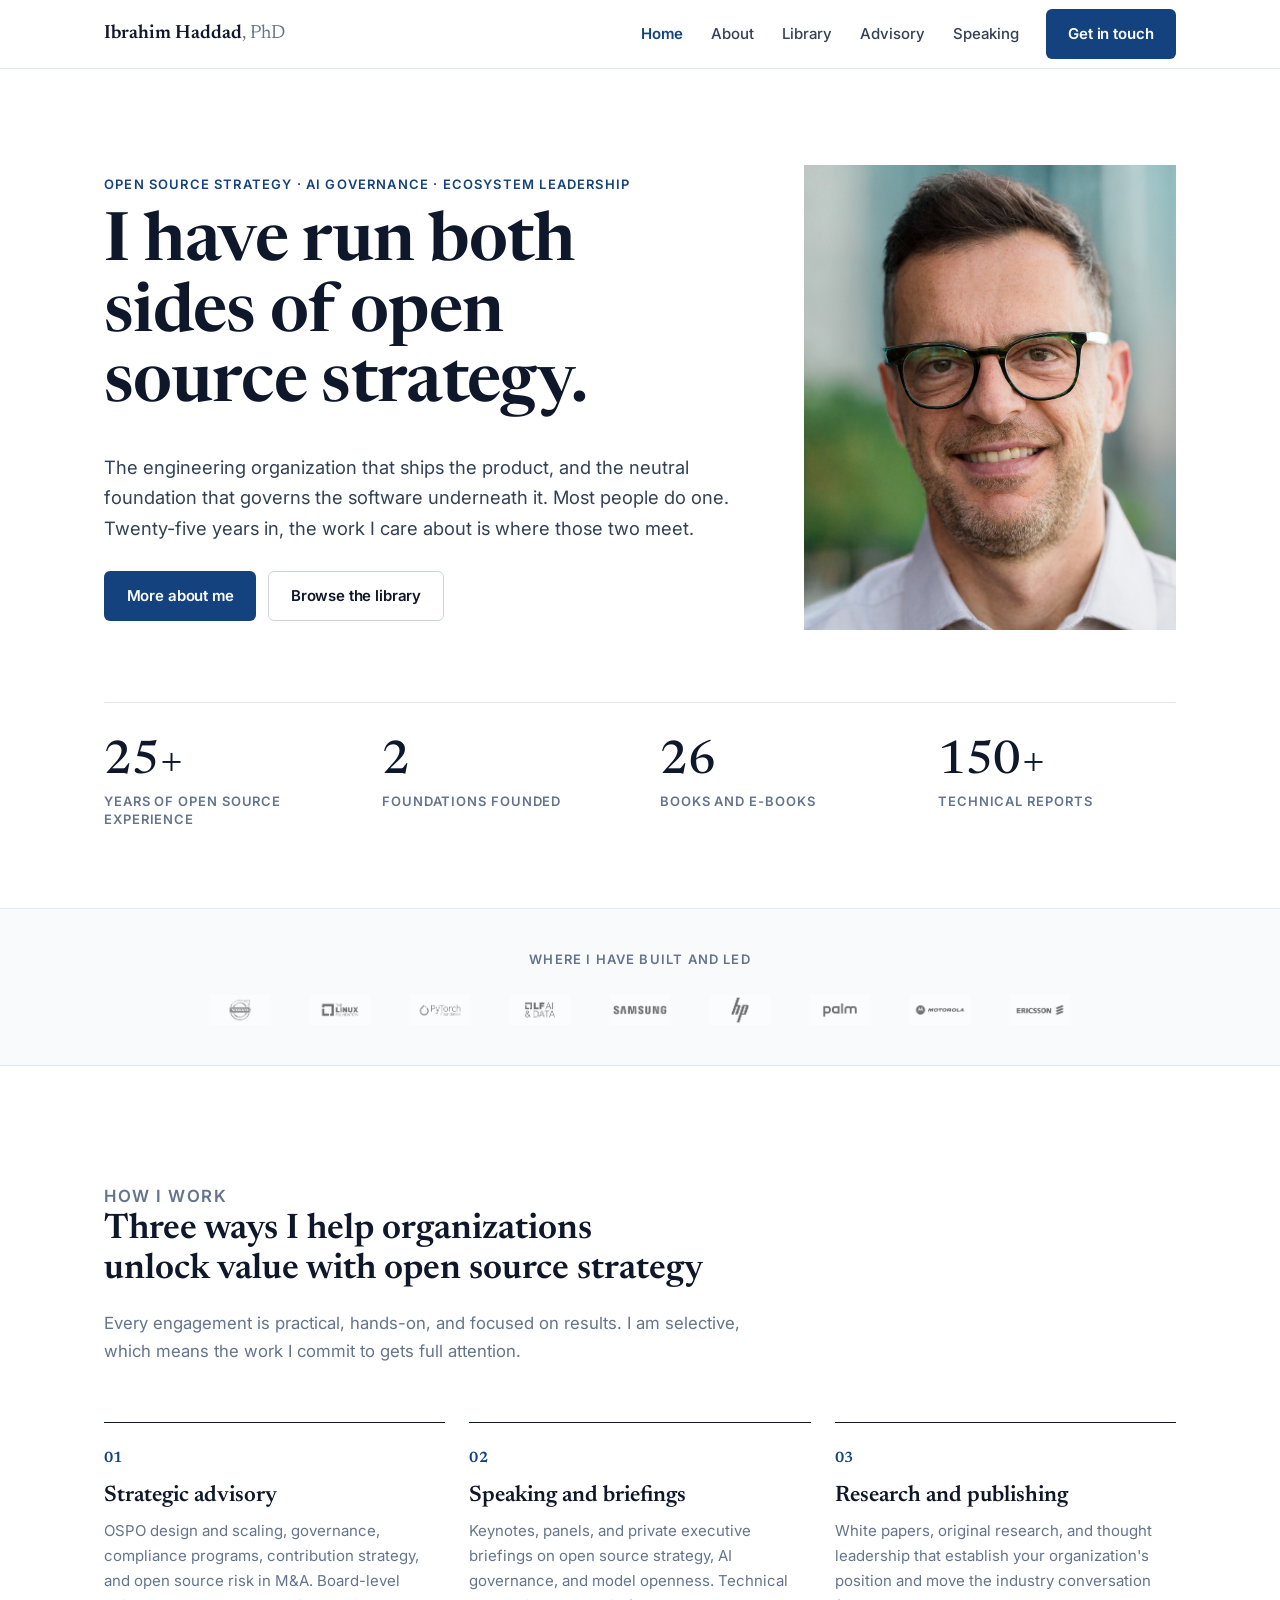
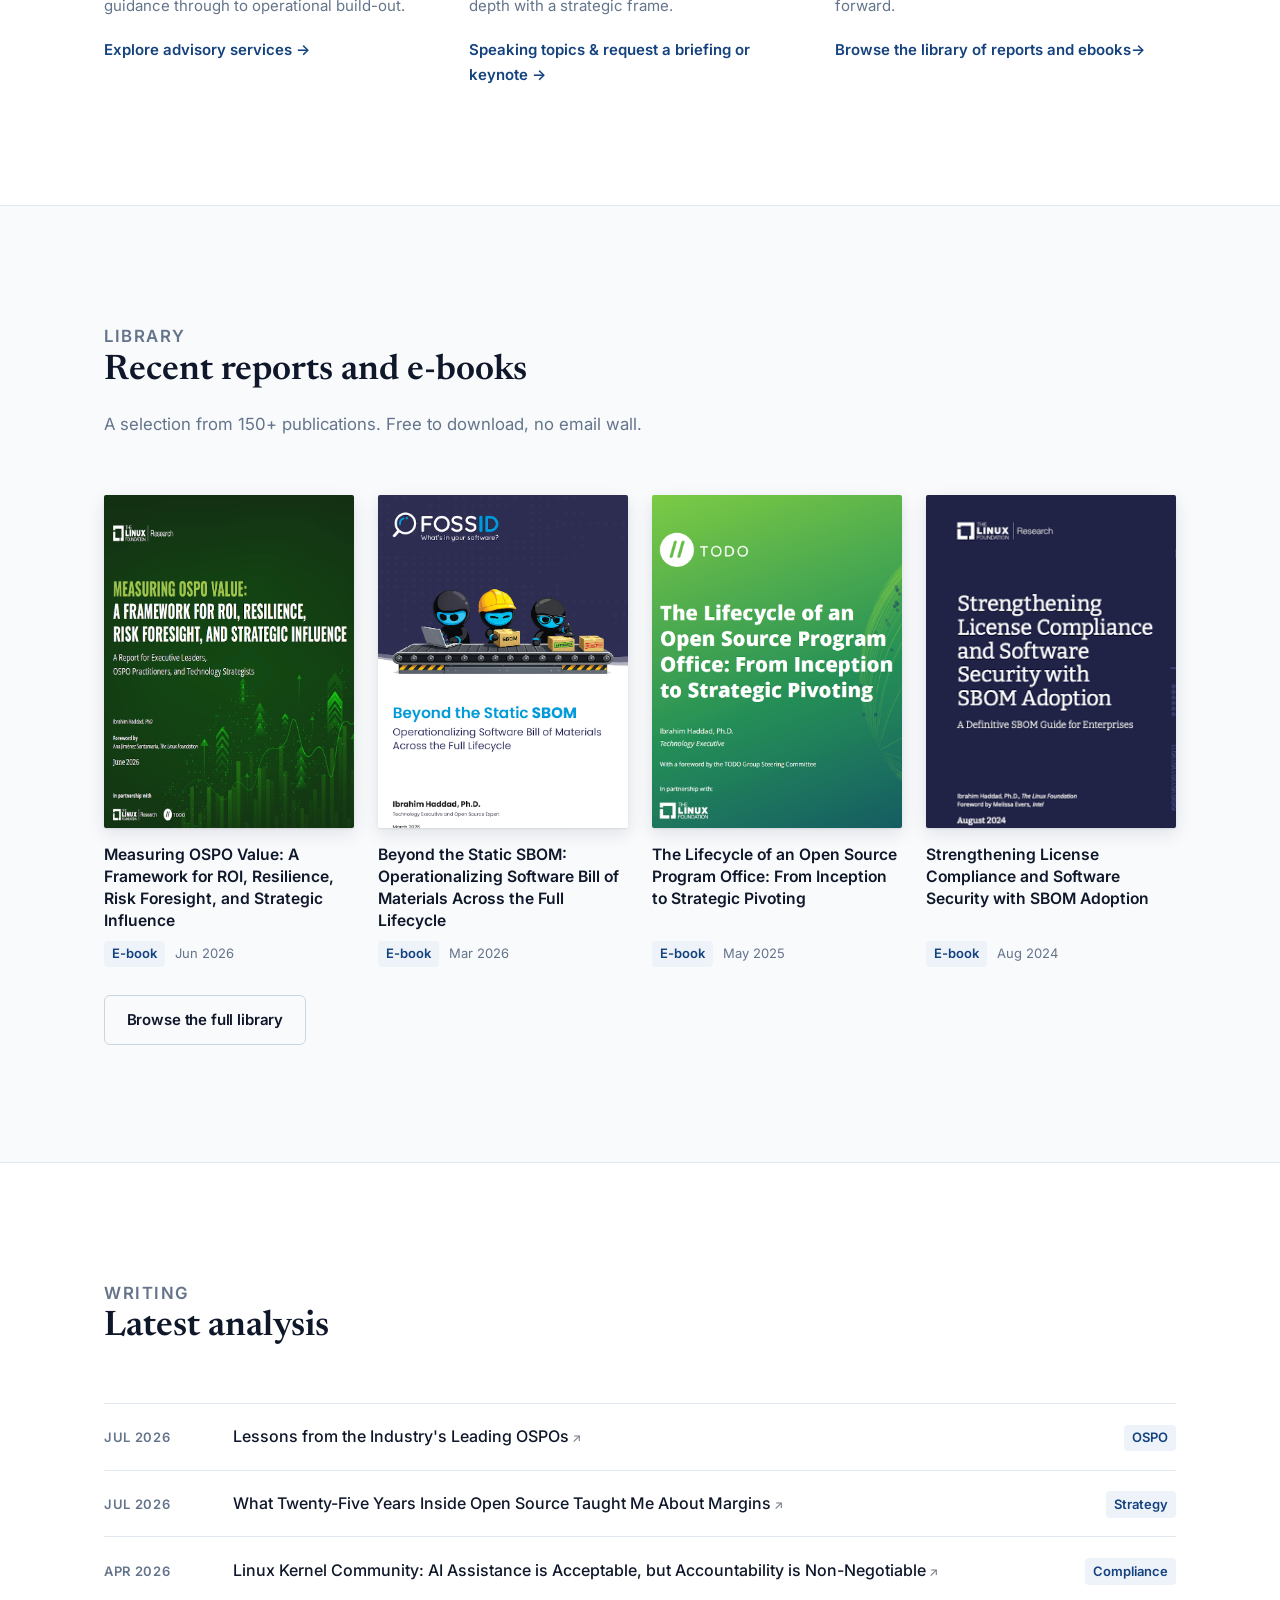
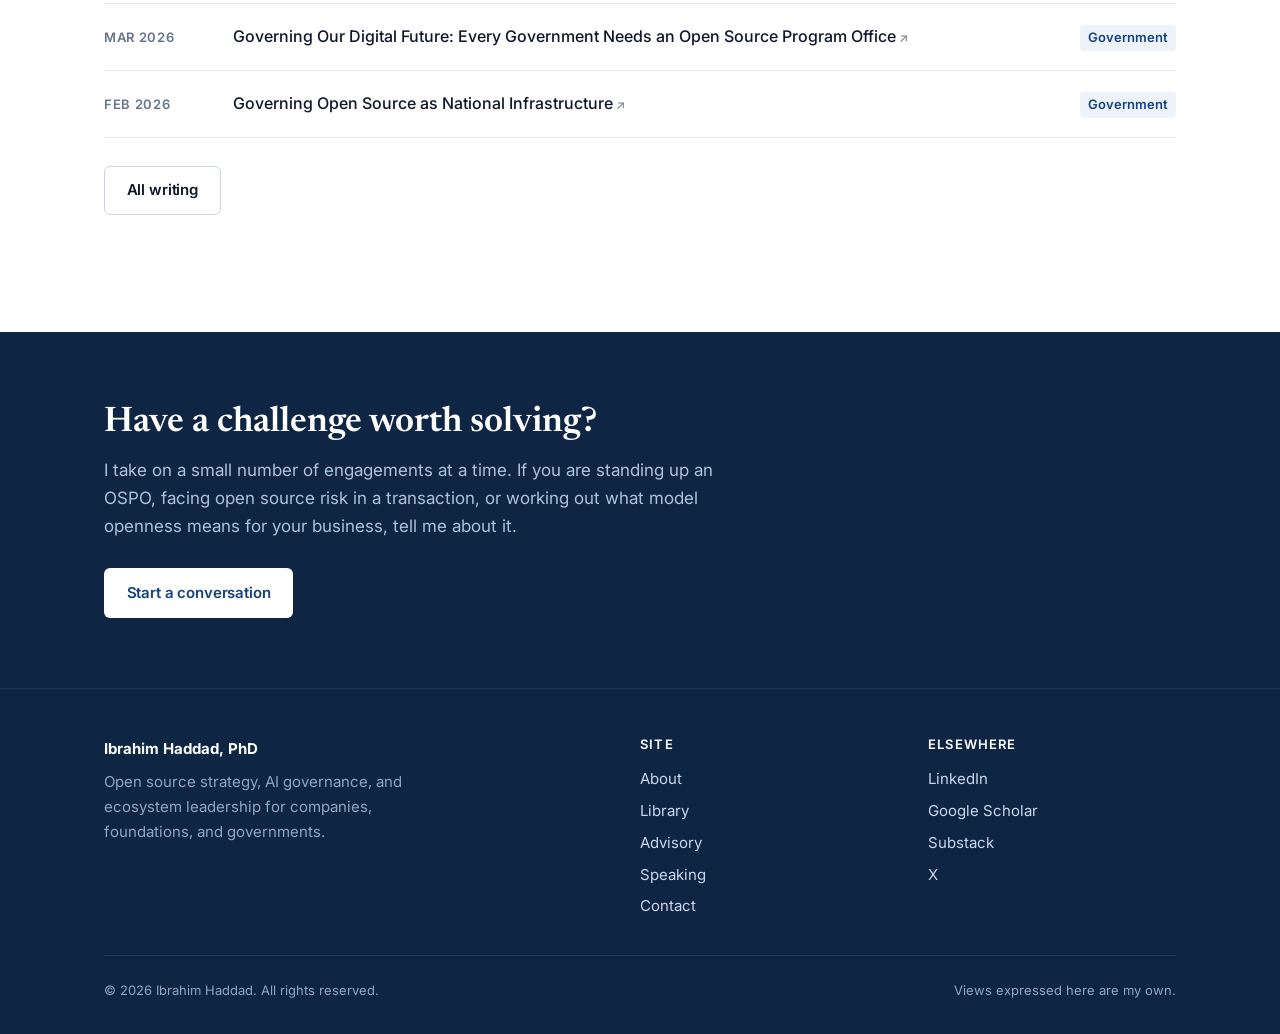
==== index.html @ c79d79c3 "minor updates" ====
<!DOCTYPE html>
<html lang="en">
<head>
<meta charset="utf-8">
<meta name="viewport" content="width=device-width, initial-scale=1">
<title>Ibrahim Haddad, PhD | Expert in Open Source Strategy</title>
<meta name="description" content="Ibrahim Haddad, PhD, expert in open source strategy and AI governance, enhancing ecosystem leadership and driving impactful collaborations.">
<link rel="canonical" href="https://www.ibrahimatlinux.com/">
<meta property="og:type" content="website">
<meta property="og:site_name" content="Ibrahim Haddad, PhD">
<meta property="og:title" content="Ibrahim Haddad, PhD | Open Source Strategy, AI Governance, Ecosystem Leadership">
<meta property="og:description" content="Ibrahim Haddad, PhD. Executive Director of LF AI &amp; Data and Founding Executive Director of the PyTorch Foundation. 25 years scaling engineering organizations and open source ecosystems. Now Head of Infotainment Engineering at Volvo Cars.">
<meta property="og:image" content="https://www.ibrahimatlinux.com/assets/img/og-card.png">
<meta property="og:image:width" content="1200">
<meta property="og:image:height" content="630">
<meta property="og:image:alt" content="Ibrahim Haddad, PhD. I have run both sides of open source strategy.">
<meta name="twitter:card" content="summary_large_image">
<meta name="twitter:image" content="https://www.ibrahimatlinux.com/assets/img/og-card.png">
<link rel="preconnect" href="https://fonts.googleapis.com">
<link rel="preconnect" href="https://fonts.gstatic.com" crossorigin>
<link href="https://fonts.googleapis.com/css2?family=Inter:wght@400;500;600;700&family=Newsreader:ital,opsz,wght@0,6..72,400;0,6..72,500;0,6..72,600;1,6..72,400&display=swap" rel="stylesheet">
<link rel="icon" href="/favicon.ico" sizes="32x32">
<link rel="icon" href="/assets/img/favicon.svg" type="image/svg+xml">
<link rel="apple-touch-icon" href="/assets/img/apple-touch-icon.png">
<link rel="manifest" href="/site.webmanifest">
<meta name="theme-color" content="#14427E">
<link rel="stylesheet" href="/assets/css/site.css">
<script src="/assets/js/nav.js" defer></script>
<script src="/assets/js/external-links.js" defer></script>
<script type="application/ld+json">
  {
    "@context": "https://schema.org",
    "@graph": [
      {
        "@type": "Person",
        "@id": "https://www.ibrahimatlinux.com/#person",
        "name": "Ibrahim Haddad",
        "honorificSuffix": "PhD",
        "url": "https://www.ibrahimatlinux.com/",
        "image": "https://www.ibrahimatlinux.com/assets/img/ibrahim-haddad.jpg",
        "jobTitle": "Head of Infotainment Engineering",
        "worksFor": {
          "@type": "Organization",
          "name": "Volvo Cars"
        },
        "alumniOf": {
          "@type": "CollegeOrUniversity",
          "name": "Concordia University"
        },
        "knowsLanguage": [
          "en",
          "fr",
          "ar"
        ],
        "nationality": [
          {
            "@type": "Country",
            "name": "United States"
          },
          {
            "@type": "Country",
            "name": "Canada"
          }
        ],
        "knowsAbout": [
          "Open source strategy",
          "Open Source Program Office",
          "Open source license compliance",
          "Software Bill of Materials",
          "AI governance",
          "Model openness",
          "Open source in mergers and acquisitions",
          "Open source foundations and governance"
        ],
        "sameAs": [
          "https://www.linkedin.com/in/ibrahimhaddad/",
          "https://scholar.google.com/citations?user=FD0eth0AAAAJ&hl=en",
          "https://substack.com/@ibrahimatlinux",
          "https://twitter.com/ibrahimatlinux"
        ]
      },
      {
        "@type": "WebSite",
        "@id": "https://www.ibrahimatlinux.com/#website",
        "url": "https://www.ibrahimatlinux.com/",
        "name": "Ibrahim Haddad, PhD",
        "inLanguage": "en",
        "publisher": {
          "@id": "https://www.ibrahimatlinux.com/#person"
        },
        "copyrightHolder": {
          "@id": "https://www.ibrahimatlinux.com/#person"
        }
      },
      {
        "@type": "ProfilePage",
        "@id": "https://www.ibrahimatlinux.com/#webpage",
        "url": "https://www.ibrahimatlinux.com/",
        "name": "Ibrahim Haddad, PhD | Open Source Strategy, AI Governance, Ecosystem Leadership",
        "description": "Ibrahim Haddad, PhD. Executive Director of LF AI & Data and Founding Executive Director of the PyTorch Foundation. 25 years scaling engineering organizations and open source ecosystems. Now Head of Infotainment Engineering at Volvo Cars.",
        "isPartOf": {
          "@id": "https://www.ibrahimatlinux.com/#website"
        },
        "about": {
          "@id": "https://www.ibrahimatlinux.com/#person"
        },
        "inLanguage": "en",
        "mainEntity": {
          "@id": "https://www.ibrahimatlinux.com/#person"
        }
      },
      {
        "@type": "BreadcrumbList",
        "@id": "https://www.ibrahimatlinux.com/#breadcrumb",
        "itemListElement": [
          {
            "@type": "ListItem",
            "position": 1,
            "name": "Home",
            "item": "https://www.ibrahimatlinux.com/"
          }
        ]
      }
    ]
  }
</script>
</head>
<body>
<a class="skip" href="#main">Skip to content</a>

<header class="site-header">
  <div class="container site-header__inner">
    <a class="wordmark" href="/">Ibrahim Haddad<span>, PhD</span></a>
    <button class="nav-toggle" aria-label="Menu" aria-expanded="false">Menu</button>
    <nav class="nav" aria-label="Main">
      <a href="/" class="is-active" aria-current="page">Home</a>
      <a href="/about/">About</a>
      <a href="/library/">Library</a>
      <a href="/advisory/">Advisory</a>
      <a href="/speaking/">Speaking</a>
      <a href="/contact/" class="btn btn--primary">Get in touch</a>
    </nav>
  </div>
</header>

<main id="main">

  <section class="hero">
    <div class="container hero__grid">
      <div>
        <p class="eyebrow">Open source strategy &middot; AI governance &middot; Ecosystem leadership</p>
        <h1>I have run both sides of open source strategy.</h1>
        <p class="lede">The engineering organization that ships the product, and the neutral
        foundation that governs the software underneath it. Most people do one. Twenty-five years
        in, the work I care about is where those two meet.</p>
        <div class="btn-row">
          <a class="btn btn--primary" href="/about/">More about me</a>
          <a class="btn btn--ghost" href="/library/">Browse the library</a>
        </div>
      </div>
      <div class="hero__portrait">
        <img src="/assets/img/ibrahim-haddad.jpg" width="800" height="1000" alt="Ibrahim Haddad">
      </div>
    </div>
    <div class="container">
      <div class="stats">
        <div class="stat"><b>25+</b><span>Years of open source experience</span></div>
        <div class="stat"><b>2</b><span>Foundations founded</span></div>
        <div class="stat"><b>26</b><span>Books and e-books</span></div>
        <div class="stat"><b>150+</b><span>Technical reports</span></div>
      </div>
    </div>
  </section>

  <section class="logobar">
    <div class="container">
      <p class="logobar__label">Where I have built and led</p>
      <div class="logobar__row">
        <img loading="lazy" src="/assets/img/logos/volvo-cars.jpeg" alt="Volvo Cars">
        <img loading="lazy" src="/assets/img/logos/linux-foundation.jpg" alt="The Linux Foundation">
        <img loading="lazy" src="/assets/img/logos/pytorch-foundation.png" alt="PyTorch Foundation">
        <img loading="lazy" src="/assets/img/logos/lf-ai-data.jpg" alt="LF AI &amp; Data">
        <img loading="lazy" src="/assets/img/logos/samsung.jpg" alt="Samsung">
        <img loading="lazy" src="/assets/img/logos/hp.jpg" alt="HP">
        <img loading="lazy" src="/assets/img/logos/palm.jpg" alt="Palm">
        <img loading="lazy" src="/assets/img/logos/motorola.jpg" alt="Motorola">
        <img loading="lazy" src="/assets/img/logos/ericsson.jpg" alt="Ericsson">
      </div>
    </div>
  </section>

  <section class="section">
    <div class="container">
      <div class="section-head">
        <p class="eyebrow">How I work</p>
        <h2>Three ways I help organizations unlock value with open source strategy</h2>
        <p>Every engagement is practical, hands-on, and focused on results. I am selective, which means the
        work I commit to gets full attention.</p>
      </div>
      <div class="grid grid--3">
        <div class="card">
          <span class="card__num">01</span>
          <h3>Strategic advisory</h3>
          <p>OSPO design and scaling, governance, compliance programs, contribution strategy,
          and open source risk in M&amp;A. Board-level guidance through to operational build-out.</p>
          <a class="card__link" href="/advisory/">Explore advisory services <span>&rarr;</span></a>
        </div>
        <div class="card">
          <span class="card__num">02</span>
          <h3>Speaking and briefings</h3>
          <p>Keynotes, panels, and private executive briefings on open source strategy,
          AI governance, and model openness. Technical depth with a strategic frame.</p>
          <a class="card__link" href="/speaking/">Speaking topics & request a briefing or keynote <span>&rarr;</span></a>
        </div>
        <div class="card">
          <span class="card__num">03</span>
          <h3>Research and publishing</h3>
          <p>White papers, original research, and thought leadership that establish your
          organization's position and move the industry conversation forward.</p>
          <a class="card__link" href="/library/">Browse the library of reports and ebooks<span>&rarr;</span></a>
        </div>
      </div>
    </div>
  </section>

  <section class="section section--alt">
    <div class="container">
      <div class="section-head">
        <p class="eyebrow">Library</p>
        <h2>Recent reports and e-books</h2>
        <p>A selection from 150+ publications. Free to download, no email wall.</p>
      </div>
      <div class="grid grid--4">
      <!-- BUILD:RECENT:START -->
        <a class="pub" href="/files/2026/06/03_OSPO-ROI_Report-PDF_2026.pdf">
          <div class="pub__cover">
            <img loading="lazy" src="/assets/img/covers/2026-06-ospo-value.png" alt="Cover of Measuring OSPO Value: A Framework for ROI, Resilience, Risk Foresight, and Strategic Influence">
          </div>
          <div class="pub__body">
            <p class="pub__title">Measuring OSPO Value: A Framework for ROI, Resilience, Risk Foresight, and Strategic Influence</p>
            <div class="pub__meta">
              <span class="badge">E-book</span><span>Jun 2026</span>
            </div>
          </div>
        </a>
        <a class="pub" href="/files/2026/03/operationalizing-software-bill-of-materials-across-full-lifecycle-1.pdf">
          <div class="pub__cover">
            <img loading="lazy" src="/assets/img/covers/2026-03-sbom-cover.png" alt="Cover of Beyond the Static SBOM: Operationalizing Software Bill of Materials Across the Full Lifecycle">
          </div>
          <div class="pub__body">
            <p class="pub__title">Beyond the Static SBOM: Operationalizing Software Bill of Materials Across the Full Lifecycle</p>
            <div class="pub__meta">
              <span class="badge">E-book</span><span>Mar 2026</span>
            </div>
          </div>
        </a>
        <a class="pub" href="/files/2025/05/OSPOLifecycle.pdf">
          <div class="pub__cover">
            <img loading="lazy" src="/assets/img/covers/2025-05-OSPOlifecycle.png" alt="Cover of The Lifecycle of an Open Source Program Office: From Inception to Strategic Pivoting">
          </div>
          <div class="pub__body">
            <p class="pub__title">The Lifecycle of an Open Source Program Office: From Inception to Strategic Pivoting</p>
            <div class="pub__meta">
              <span class="badge">E-book</span><span>May 2025</span>
            </div>
          </div>
        </a>
        <a class="pub" href="/files/2024/08/SBOM_Report-082024.pdf">
          <div class="pub__cover">
            <img loading="lazy" src="/assets/img/covers/2024-08-SBOM-cover.png" alt="Cover of Strengthening License Compliance and Software Security with SBOM Adoption">
          </div>
          <div class="pub__body">
            <p class="pub__title">Strengthening License Compliance and Software Security with SBOM Adoption</p>
            <div class="pub__meta">
              <span class="badge">E-book</span><span>Aug 2024</span>
            </div>
          </div>
        </a>
      <!-- BUILD:RECENT:END -->
      </div>
      <div class="btn-row"><a class="btn btn--ghost" href="/library/">Browse the full library</a></div>
    </div>
  </section>

  <section class="section">
    <div class="container">
      <div class="section-head">
        <p class="eyebrow">Writing</p>
        <h2>Latest analysis</h2>
      </div>
      <div class="rows">
      <!-- BUILD:LATEST:START -->
        <div class="row" data-type="article" data-topic="ospo" data-year="2026">
          <div class="row__date">Jul 2026</div>
          <div class="row__title">
            <a href="https://todogroup.org/blog/2026-07-20-lessons-from-industry-leading-ospo/" target="_blank" rel="noopener">Lessons from the Industry's Leading OSPOs</a>
          </div>
          <div class="row__tag"><span class="badge">OSPO</span></div>
        </div>
        <div class="row" data-type="article" data-topic="strategy" data-year="2026">
          <div class="row__date">Jul 2026</div>
          <div class="row__title">
            <a href="https://www.linkedin.com/pulse/what-twenty-five-years-inside-open-source-taught-me-haddad-ph-d--bkzjc/" target="_blank" rel="noopener">What Twenty-Five Years Inside Open Source Taught Me About Margins</a>
          </div>
          <div class="row__tag"><span class="badge">Strategy</span></div>
        </div>
        <div class="row" data-type="article" data-topic="compliance" data-year="2026">
          <div class="row__date">Apr 2026</div>
          <div class="row__title">
            <a href="https://fossid.com/articles/linux-kernel-ai-coding-policy-enterprise-accountability/" target="_blank" rel="noopener">Linux Kernel Community: AI Assistance is Acceptable, but Accountability is Non-Negotiable</a>
          </div>
          <div class="row__tag"><span class="badge">Compliance</span></div>
        </div>
        <div class="row" data-type="article" data-topic="government" data-year="2026">
          <div class="row__date">Mar 2026</div>
          <div class="row__title">
            <a href="https://www.linkedin.com/pulse/governing-our-digital-future-every-government-needs-haddad-ph-d--xbvtf/" target="_blank" rel="noopener">Governing Our Digital Future: Every Government Needs an Open Source Program Office</a>
          </div>
          <div class="row__tag"><span class="badge">Government</span></div>
        </div>
        <div class="row" data-type="article" data-topic="government" data-year="2026">
          <div class="row__date">Feb 2026</div>
          <div class="row__title">
            <a href="https://www.linkedin.com/pulse/governing-open-source-national-infrastructure-ibrahim-haddad-ph-d--mbqhe/" target="_blank" rel="noopener">Governing Open Source as National Infrastructure</a>
          </div>
          <div class="row__tag"><span class="badge">Government</span></div>
        </div>
      <!-- BUILD:LATEST:END -->
      </div>
      <div class="btn-row"><a class="btn btn--ghost" href="/library/?type=article">All writing</a></div>
    </div>
  </section>

  <section class="cta">
    <div class="container">
      <h2>Have a challenge worth solving?</h2>
      <p>I take on a small number of engagements at a time. If you are standing up an OSPO,
      facing open source risk in a transaction, or working out what model openness means for
      your business, tell me about it.</p>
      <div class="btn-row"><a class="btn btn--onDark" href="/contact/">Start a conversation</a></div>
    </div>
  </section>
</main>

<footer class="site-footer">
  <div class="container">
    <div class="footer__grid">
      <div>
        <p style="color:#fff; font-weight:700; margin-bottom:.5rem">Ibrahim Haddad, PhD</p>
        <p style="margin-bottom:0; max-width:38ch">Open source strategy, AI governance, and
        ecosystem leadership for companies, foundations, and governments.</p>
      </div>
      <div>
        <h4>Site</h4>
        <ul>
          <li><a href="/about/">About</a></li>
          <li><a href="/library/">Library</a></li>
          <li><a href="/advisory/">Advisory</a></li>
          <li><a href="/speaking/">Speaking</a></li>
          <li><a href="/contact/">Contact</a></li>
        </ul>
      </div>
      <div>
        <h4>Elsewhere</h4>
        <ul>
          <li><a href="https://www.linkedin.com/in/ibrahimhaddad/" rel="me noopener" target="_blank">LinkedIn</a></li>
          <li><a href="https://scholar.google.com/citations?user=FD0eth0AAAAJ&amp;hl=en" rel="me noopener" target="_blank">Google Scholar</a></li>
          <li><a href="https://substack.com/@ibrahimatlinux" rel="me noopener" target="_blank">Substack</a></li>
          <li><a href="https://twitter.com/ibrahimatlinux" rel="me noopener" target="_blank">X</a></li>
        </ul>
      </div>
    </div>
    <div class="footer__bottom">
      <span>&copy; <span id="yr">2026</span> Ibrahim Haddad. All rights reserved.</span>
      <span>Views expressed here are my own.</span>
    </div>
  </div>
</footer>
<script>document.getElementById('yr').textContent=new Date().getFullYear();</script>
</body>
</html>
---- assets/css/site.css ----
/* ==========================================================================
   ibrahimatlinux.com — stylesheet
   Version 2.0, static build

   Structure
     1. Tokens        change these, everything else follows
     2. Base          element defaults
     3. Layout        containers and sections
     4. Components    buttons, cards, rows, filters, footer
     5. Utilities
     6. Responsive

   There is one colour that matters, --accent. Everything else is a neutral.
   If a section looks flat the fix is spacing or a hairline rule, not a colour.
   ========================================================================== */


/* ==========================================================================
   1. TOKENS
   ========================================================================== */
:root{
  /* --- Colour ------------------------------------------------------------
     Deep blue is the only strong colour. Everything else is neutral.
     If it ever needs to change, change --accent and nothing else. */
  --ink:            #0F172A;   /* headings */
  --body:           #334155;   /* body copy. 9.6:1 on white */
  --muted:          #64748B;   /* meta, dates, captions. 4.8:1 on white */
  --line:           #E2E8F0;   /* hairline borders */
  --line-strong:    #CBD5E1;   /* input borders, hover states */
  --surface:        #FFFFFF;
  --surface-alt:    #F8FAFC;   /* alternating section bands */
  --surface-deep:   #0F2544;   /* dark CTA bands and footer */

  --accent:         #14427E;   /* 10.4:1 on white — passes AAA for body text */
  --accent-hover:   #0E3161;
  --accent-tint:    #EEF3FA;   /* badge and chip backgrounds */

  /* --- Type --------------------------------------------------------------
     Two faces, one job each.

     Newsreader is the voice. It is a serif built for screen reading, with an
     optical size axis, so a 56px headline gets the tight fitting it needs and
     a 20px subhead gets the open one. It carries the headings and the wordmark
     and nothing else. The reason it is here at all: this is the site of
     someone who has written 26 books, and a grotesque headline says software
     company. A serif says byline.

     Inter is the furniture. Body copy, navigation, meta, buttons, forms.
     It is invisible on purpose, which is the correct job for body type.

     Do not let Newsreader leak into body copy. The contrast between the two
     is what creates hierarchy here, and it only works while each stays in
     its lane. */
  --font: 'Inter', -apple-system, BlinkMacSystemFont, 'Segoe UI', Roboto, Helvetica, Arial, sans-serif;
  --font-display: 'Newsreader', Iowan Old Style, Palatino, Georgia, 'Times New Roman', serif;

  /* Fluid sizes. clamp(min, preferred, max) — no media queries needed.
     Sizes stepped up from v2. With fewer boxes on the page, size and space
     are the only things left doing the work of hierarchy, so they need range. */
  --fs-display: clamp(2.6rem, 1.4rem + 4vw, 4.2rem);    /* homepage H1 only */
  --fs-h1:      clamp(2.1rem, 1.4rem + 2.4vw, 3rem);
  --fs-h2:      clamp(1.6rem, 1.2rem + 1.4vw, 2.2rem);
  --fs-h3:      1.25rem;
  --fs-body:    1.0625rem;  /* 17px. Deliberately larger than the current 15-16px. */
  --fs-small:   0.9375rem;  /* 15px */
  --fs-micro:   0.8125rem;  /* 13px — meta and eyebrows only, never body copy */

  /* --- Space -------------------------------------------------------------
     Sections breathe harder than v2. When the borders came off the cards, the
     page needed somewhere else to get its structure from, and this is it.
     If a section looks crowded, the fix is here, not a new border. */
  --gap:        1.5rem;
  --section-y:  clamp(4.5rem, 2.5rem + 6vw, 8rem);
  --container:  1120px;
  --container-narrow: 760px;   /* reading width, ~72 characters */

  /* --- Shape ------------------------------------------------------------- */
  --radius:     10px;
  --radius-sm:  6px;
  --shadow:     0 1px 2px rgba(15,23,42,.05), 0 8px 24px rgba(15,23,42,.06);
}


/* ==========================================================================
   2. BASE
   ========================================================================== */
*,*::before,*::after{ box-sizing:border-box }
html{ scroll-behavior:smooth }

body{
  margin:0;
  font-family:var(--font);
  font-size:var(--fs-body);
  line-height:1.65;
  color:var(--body);
  background:var(--surface);
  -webkit-font-smoothing:antialiased;
}

/* Headings are Newsreader. Note the letter-spacing: serifs are drawn with
   their fitting already correct, so the -.02em tightening that Inter headlines
   wanted actively damages these. Leave it at zero or a hair positive. */
h1,h2,h3,h4,h5,h6{
  color:var(--ink);
  font-family:var(--font-display);
  line-height:1.15;
  margin:0 0 .6em;
  font-weight:600;
  letter-spacing:0;
  font-optical-sizing:auto;
}
h1{ font-size:var(--fs-h1); line-height:1.08 }
h2{ font-size:var(--fs-h2); line-height:1.12 }
h3{ font-size:var(--fs-h3) }

/* Even out the line lengths of a wrapped headline instead of leaving one
   orphan word on the last line. Browsers without it just wrap normally. */
h1,h2,.lede{ text-wrap:balance }

/* Never break a word across lines in a headline. Newsreader at display size
   makes a hyphenated break very visible, and "twenty-five" splitting after
   the hyphen reads as a typo. */
h1,h2,h3,.stat span,.claim blockquote{ hyphens:none; overflow-wrap:normal }

/* h4 is only ever a footer column label, which is set in Inter as a micro
   caps line. It is the one heading that is not display type. */
h4{ font-family:var(--font) }

p{ margin:0 0 1.1em }
a{ color:var(--accent); text-decoration:none }
a:hover{ color:var(--accent-hover); text-decoration:underline }
img{ max-width:100%; height:auto; display:block }
hr{ border:0; border-top:1px solid var(--line); margin:2.5rem 0 }

/* Visible focus for keyboard users. Do not remove — accessibility requirement. */
:focus-visible{ outline:2px solid var(--accent); outline-offset:2px; border-radius:2px }

::selection{ background:var(--accent); color:#fff }


/* ==========================================================================
   3. LAYOUT
   ========================================================================== */
.container{ width:100%; max-width:var(--container); margin-inline:auto; padding-inline:1.5rem }
.narrow{ max-width:var(--container-narrow) }

.section{ padding-block:var(--section-y) }
.section--alt{ background:var(--surface-alt); border-block:1px solid var(--line) }

.lede{ font-size:1.15rem; color:var(--body) }

.eyebrow{
  font-size:var(--fs-micro); font-weight:600; letter-spacing:.09em;
  text-transform:uppercase; color:var(--accent); margin:0 0 .9rem;
}
.section-head{ margin-bottom:3.5rem; max-width:680px }
.section-head p{ margin-bottom:0; color:var(--muted); font-size:1.05rem }

/* --- The claim -----------------------------------------------------------
   One statement, set large, alone on the page with nothing competing.

   This is the only element on the site with no border, no background, no
   button and no neighbour. That is the point: the page stops, says one thing
   in the first person, and moves on. It is the difference between a site that
   lists what someone has done and a site that tells you who they are. */
.claim{ padding-block:clamp(4rem,3rem + 4vw,7rem) }

/* Statement left, the reasoning right, sharing a top edge. Stacking them
   instead left a column of dead space down the right of the page and made the
   supporting paragraph a narrow tower. Side by side, the size difference
   between the two does the work a heading and body text usually do. */
.claim__grid{
  display:grid; grid-template-columns:1.1fr 1fr; gap:clamp(2.5rem,1rem + 5vw,5.5rem);
  align-items:start;
}
.claim blockquote{
  margin:0;
  font-family:var(--font-display); font-weight:400;
  font-size:clamp(1.9rem,1.1rem + 2.8vw,3.1rem);
  line-height:1.18; letter-spacing:-.005em; color:var(--ink);
  text-wrap:balance;
}
.claim blockquote em{ font-style:italic; color:var(--accent) }
.claim__follow{
  margin:.5rem 0 0; font-size:1.08rem; color:var(--muted); max-width:52ch;
}

.grid{ display:grid; gap:var(--gap) }
.grid--2{ grid-template-columns:repeat(2,1fr) }
.grid--3{ grid-template-columns:repeat(3,1fr) }
.grid--4{ grid-template-columns:repeat(4,1fr) }


/* ==========================================================================
   4. COMPONENTS
   ========================================================================== */

/* --- Buttons -------------------------------------------------------------
   Apply .btn plus one variant. On WordPress button blocks, add the class
   in the block sidebar under Advanced → Additional CSS class(es). */
.btn{
  display:inline-flex; align-items:center; gap:.5rem;
  padding:.72rem 1.35rem;
  border-radius:var(--radius-sm);
  font-size:var(--fs-small); font-weight:600; letter-spacing:-.01em;
  border:1px solid transparent; cursor:pointer;
  transition:background .15s ease, color .15s ease, border-color .15s ease;
  text-decoration:none;
}
.btn:hover{ text-decoration:none }
.btn--primary{ background:var(--accent); color:#fff }
.btn--primary:hover{ background:var(--accent-hover); color:#fff }
.btn--ghost{ background:transparent; color:var(--ink); border-color:var(--line-strong) }
.btn--ghost:hover{ border-color:var(--accent); color:var(--accent) }
.btn--onDark{ background:#fff; color:var(--accent) }
.btn--onDark:hover{ background:#E8EEF7; color:var(--accent-hover) }
.btn-row{ display:flex; flex-wrap:wrap; gap:.75rem; margin-top:1.75rem }

/* --- Header --------------------------------------------------------------
   Sticky, translucent, one hairline border. No drop shadow, no gradient. */
.site-header{
  position:sticky; top:0; z-index:50;
  background:rgba(255,255,255,.92);
  backdrop-filter:saturate(160%) blur(10px);
  border-bottom:1px solid var(--line);
}
.site-header__inner{ display:flex; align-items:center; gap:2rem; height:68px }

/* The wordmark is the one place outside a heading where display type is
   allowed. It is a name, so it gets to behave like a byline. */
.wordmark{
  font-family:var(--font-display); font-weight:600; color:var(--ink);
  font-size:1.2rem; letter-spacing:0; white-space:nowrap;
}
.wordmark:hover{ text-decoration:none; color:var(--accent) }
.wordmark span{ color:var(--muted); font-weight:400 }

.nav{ display:flex; gap:.35rem; margin-left:auto; align-items:center }

/* Plain nav links. The :not(.btn) matters: without it these rules outrank
   .btn--primary on specificity and paint the Get in touch button's label
   slate-on-blue, which is invisible. Do not remove it. */
.nav a:not(.btn){ padding:.45rem .7rem; border-radius:var(--radius-sm); font-size:var(--fs-small); font-weight:500; color:var(--body) }
.nav a:not(.btn):hover{ background:var(--surface-alt); color:var(--ink); text-decoration:none }
.nav a:not(.btn).is-active{ color:var(--accent); font-weight:600 }

/* The Get in touch button. Stated again here at higher specificity so no
   future nav rule can win against it by accident. */
.nav .btn{ margin-left:.6rem }
.nav a.btn--primary,
.nav a.btn--primary:visited{ background:var(--accent); color:#fff }
.nav a.btn--primary:hover,
.nav a.btn--primary:focus{ background:var(--accent-hover); color:#fff; text-decoration:none }
.nav-toggle{
  display:none; margin-left:auto; background:none; border:1px solid var(--line-strong);
  border-radius:var(--radius-sm); padding:.5rem .7rem; cursor:pointer; font-size:.9rem; font-family:inherit;
}

/* --- Hero ---------------------------------------------------------------- */
.hero{ padding-block:clamp(3.5rem,2rem + 5vw,7rem) clamp(3rem,2rem + 4vw,5rem) }
.hero__grid{ display:grid; grid-template-columns:1.35fr .8fr; gap:4.5rem; align-items:center }

/* Use this wherever the text column is long. Centring a portrait against four
   paragraphs pushes it halfway down the page and leaves a hole at the top. */
.hero__grid--top{ align-items:start }
.hero h1{ font-size:var(--fs-display); letter-spacing:-.01em; line-height:1.05; margin-bottom:.45em }
.hero .lede{ max-width:54ch }

/* The portrait loses its radius and its shadow. A rectangular photograph
   sitting flat on the page reads as a portrait in a book. A rounded card with
   a drop shadow reads as a profile picture in a product UI. */
.hero__portrait{
  overflow:hidden; aspect-ratio:4/5; background:var(--surface-alt);
}
.hero__portrait img{ width:100%; height:100%; object-fit:cover }

/* --- Stat strip ----------------------------------------------------------
   Was a bordered grid of four cells with hairlines between them. The borders
   are gone. One rule above the row is enough to say "these belong together",
   and the numbers are now large enough in display type to hold their own
   column without a box drawn round them. */
.stats{
  display:grid; grid-template-columns:repeat(4,1fr); gap:2.5rem;
  border-top:1px solid var(--line);
  padding-top:2.25rem; margin-top:4.5rem;
}
.stat b{
  display:block; font-family:var(--font-display); font-size:2.9rem;
  color:var(--ink); font-weight:500; letter-spacing:-.01em; line-height:1;
  margin-bottom:.4rem;
}
.stat span{
  font-size:var(--fs-micro); color:var(--muted); text-transform:uppercase;
  letter-spacing:.07em; font-weight:600; line-height:1.4; display:block; max-width:22ch;
}

/* --- Logo bar ------------------------------------------------------------
   Grayscale at rest so mismatched logo files stop fighting each other.
   Colour on hover. This single rule fixes most of what looks dated today. */
.logobar{ padding-block:2.5rem; border-block:1px solid var(--line); background:var(--surface-alt) }
.logobar__label{
  font-size:var(--fs-micro); text-transform:uppercase; letter-spacing:.09em;
  color:var(--muted); font-weight:600; text-align:center; margin-bottom:1.5rem;
}
.logobar__row{ display:flex; flex-wrap:wrap; justify-content:center; align-items:center; gap:2.5rem }
.logobar__row img{ height:30px; width:auto; filter:grayscale(1); opacity:.55; transition:filter .2s, opacity .2s }
.logobar__row img:hover{ filter:grayscale(0); opacity:1 }

/* --- Cards ---------------------------------------------------------------
   These used to be white boxes with a border, a radius, a shadow on hover and
   a 2px lift. Four separate devices, all doing the same job of saying "this
   is one unit", on a page where the grid already said it.

   Now: a hairline above each column and nothing else. The heading size, the
   accent number, and the column gap carry the grouping. Hover moves the link,
   not the container, because the link is the only part that is clickable and
   the old lift implied the whole box was. */
.card{
  border-top:1px solid var(--ink);
  padding-top:1.5rem;
}
.card h3{ margin:0 0 .6rem; font-size:1.4rem }
.card p{ font-size:var(--fs-small); color:var(--muted); margin-bottom:0 }
.card__link{
  display:inline-block; margin-top:1.25rem;
  font-size:var(--fs-small); font-weight:600;
}
.card__link:hover{ text-decoration:none }
.card__link span{
  display:inline-block; transition:transform .18s ease;
}
.card__link:hover span{ transform:translateX(4px) }
.card__num{
  font-family:var(--font-display); font-size:var(--fs-small); font-weight:600;
  color:var(--accent); letter-spacing:.02em; display:block; margin-bottom:.8rem;
}

/* --- Publication card (cover + title + meta) -----------------------------
   A book cover is already a rectangle with its own edge and its own artwork.
   Wrapping it in a second rectangle with a border and a shadow was drawing
   the same box twice. The cover now sits on the page directly, with its own
   soft shadow for lift, and the title sits under it like a caption.

   The shadow stays on the cover because a cover is a physical object and the
   shadow reads as paper. It comes off everything else on the site. */
.pub{
  display:flex; flex-direction:column; height:100%;
}
.pub:hover{ text-decoration:none }
.pub__cover{
  aspect-ratio:3/4; background:var(--surface-alt); overflow:hidden;
  border-radius:2px; box-shadow:0 1px 2px rgba(15,23,42,.08), 0 6px 18px rgba(15,23,42,.10);
  transition:transform .2s ease, box-shadow .2s ease;
}
.pub__cover img{ width:100%; height:100%; object-fit:cover; object-position:top }
.pub:hover .pub__cover{
  transform:translateY(-3px);
  box-shadow:0 2px 4px rgba(15,23,42,.10), 0 14px 30px rgba(15,23,42,.16);
}
.pub__body{ padding:1rem 0 0; display:flex; flex-direction:column; flex:1 }
.pub__title{ font-size:.98rem; font-weight:600; color:var(--ink); line-height:1.4; margin:0 0 .55rem }
.pub:hover .pub__title{ color:var(--accent) }
.pub__meta{ margin-top:auto; display:flex; align-items:center; gap:.6rem; font-size:var(--fs-micro); color:var(--muted) }

.badge{
  display:inline-block; background:var(--accent-tint); color:var(--accent);
  font-size:var(--fs-micro); font-weight:600; padding:.16rem .5rem; border-radius:4px;
}

/* --- Article rows -------------------------------------------------------- */
.rows{ border-top:1px solid var(--line) }
.row{ display:flex; gap:1.5rem; align-items:baseline; padding:1.15rem 0; border-bottom:1px solid var(--line) }
.row:hover{ background:var(--surface-alt) }
.row__date{ flex:0 0 105px; font-size:var(--fs-micro); color:var(--muted); text-transform:uppercase; letter-spacing:.05em; font-weight:600 }
.row__title{ flex:1; font-weight:500; color:var(--ink); font-size:1rem; line-height:1.45 }
.row__title a{ color:var(--ink) }
.row__title a:hover{ color:var(--accent) }
.row__tag{ flex:0 0 auto }

/* --- Library filters ----------------------------------------------------- */
.filters{
  position:sticky; top:68px; z-index:20;
  background:rgba(255,255,255,.95); backdrop-filter:blur(8px);
  border-bottom:1px solid var(--line); padding-block:1rem; margin-bottom:2.5rem;
}
.filters__row{ display:flex; flex-wrap:wrap; gap:.5rem; align-items:center }
.filters__row + .filters__row{ margin-top:.65rem }
.filters__label{ font-size:var(--fs-micro); font-weight:700; text-transform:uppercase; letter-spacing:.08em; color:var(--muted); flex:0 0 62px }

.chip{
  border:1px solid var(--line-strong); background:#fff; color:var(--body);
  font-family:inherit; font-size:var(--fs-small); font-weight:500;
  padding:.38rem .8rem; border-radius:99px; cursor:pointer; transition:.15s;
}
.chip:hover{ border-color:var(--accent); color:var(--accent) }
.chip.is-on{ background:var(--accent); border-color:var(--accent); color:#fff }

.search{
  margin-left:auto; border:1px solid var(--line-strong); border-radius:var(--radius-sm);
  padding:.45rem .8rem; font-family:inherit; font-size:var(--fs-small); min-width:230px; color:var(--ink);
}
.result-count{ font-size:var(--fs-small); color:var(--muted); margin-bottom:1.25rem }
.is-hidden{ display:none !important }

/* --- Inner page header ---------------------------------------------------
   The grey band and the bottom rule are gone. Every inner page opened with a
   tinted tray, which made the site feel like a template with slots. White to
   the top edge, and let the size of the h1 announce the page. */
.pagehead{ padding-block:clamp(3.5rem,2.5rem + 3vw,5.5rem) 0 }
.pagehead h1{ margin-bottom:.3em; max-width:24ch }
.pagehead p{ color:var(--muted); max-width:58ch; margin-bottom:0; font-size:1.15rem }
.pagehead--wide h1{ max-width:30ch }

/* A page header followed immediately by a section was stacking the header's
   own breathing room on top of a full --section-y, which opened a void big
   enough to look like a rendering fault. The header already separates itself
   from what follows; the section does not need to do it again. */
.pagehead + .section{ padding-top:clamp(2.5rem,1.5rem + 2vw,3.5rem) }

/* --- Service list -------------------------------------------------------- */
.svc{ border-top:1px solid var(--line); padding:1.6rem 0; display:grid; grid-template-columns:200px 1fr; gap:2rem; align-items:start }
.svc h3{ margin:0; font-size:1.05rem }
.svc p{ margin:0; font-size:var(--fs-small); color:var(--muted) }

/* --- Timeline ------------------------------------------------------------ */
.timeline{ border-left:2px solid var(--line); padding-left:1.75rem; margin-left:.3rem }
.tl-item{ position:relative; padding-bottom:1.9rem }
.tl-item::before{
  content:""; position:absolute; left:calc(-1.75rem - 6px); top:.45rem;
  width:10px; height:10px; border-radius:50%; background:var(--accent); box-shadow:0 0 0 4px #fff;
}
.tl-item h3{ margin:0 0 .15rem; font-size:1.02rem }
.tl-item .when{ font-size:var(--fs-micro); color:var(--muted); font-weight:600; text-transform:uppercase; letter-spacing:.06em; display:block; margin-bottom:.4rem }
.tl-item p{ margin:0; font-size:var(--fs-small); color:var(--muted) }


/* --- CTA band ------------------------------------------------------------ */
.cta{ background:var(--surface-deep); color:#CBD8EA; padding-block:clamp(3rem,2rem + 3vw,4.5rem) }
.cta h2{ color:#fff; margin-bottom:.4em }
.cta p{ max-width:58ch; margin-bottom:0; color:#AFC2DB }

/* --- Footer -------------------------------------------------------------- */
.site-footer{
  background:var(--surface-deep); color:#8FA6C4;
  padding-block:3rem 2rem; border-top:1px solid rgba(255,255,255,.08);
  font-size:var(--fs-small);
}
.site-footer a{ color:#CBD8EA }
.footer__grid{
  display:grid; grid-template-columns:2fr 1fr 1fr; gap:2.5rem;
  padding-bottom:2.25rem; border-bottom:1px solid rgba(255,255,255,.09);
}
.footer__grid h4{ color:#fff; font-size:var(--fs-micro); text-transform:uppercase; letter-spacing:.09em; margin-bottom:.9rem }
.footer__grid ul{ list-style:none; margin:0; padding:0; display:grid; gap:.45rem }
.footer__bottom{ display:flex; justify-content:space-between; gap:1rem; flex-wrap:wrap; padding-top:1.5rem; font-size:var(--fs-micro) }

/* --- Photo strip --------------------------------------------------------- */
.strip{ display:grid; grid-template-columns:repeat(4,1fr); gap:.75rem }
.strip img{ aspect-ratio:4/3; object-fit:cover; border-radius:var(--radius-sm); width:100% }


/* ==========================================================================
   5. UTILITIES
   Add these in the block editor under Advanced → Additional CSS class(es).
   ========================================================================== */
.u-center     { text-align:center }
.u-muted      { color:var(--muted) }
.u-narrow     { max-width:var(--container-narrow); margin-inline:auto }
.u-mt-0       { margin-top:0 }
.u-mt-1       { margin-top:1rem }
.u-mt-2       { margin-top:2rem }
.u-mt-3       { margin-top:3rem }
.u-mb-0       { margin-bottom:0 }
.u-mb-2       { margin-bottom:2rem }
.u-nowrap     { white-space:nowrap }


/* ==========================================================================
   6. RESPONSIVE
   ========================================================================== */
@media (max-width:960px){
  .hero__grid{ grid-template-columns:1fr; gap:2.25rem }
  .hero__portrait{ max-width:340px; aspect-ratio:4/5 }
  .grid--3,.grid--4{ grid-template-columns:repeat(2,1fr) }
  .stats{ grid-template-columns:repeat(2,1fr); gap:2rem 2.5rem }
  .svc{ grid-template-columns:1fr; gap:.5rem }
  .footer__grid{ grid-template-columns:1fr 1fr }
}

@media (max-width:680px){
  .nav{
    display:none; position:absolute; top:68px; left:0; right:0;
    background:#fff; border-bottom:1px solid var(--line);
    flex-direction:column; align-items:stretch; padding:.75rem; gap:.15rem;
  }
  .nav.is-open{ display:flex }
  .nav .btn{ margin:.5rem 0 0; justify-content:center }
  .nav-toggle{ display:block }
  .grid--2,.grid--3,.grid--4{ grid-template-columns:1fr }
  .stats{ grid-template-columns:1fr 1fr; gap:1.75rem }
  .stat b{ font-size:2.2rem }
  .strip{ grid-template-columns:1fr 1fr }
  .row{ flex-direction:column; gap:.3rem }
  .row__date{ flex:none }
  .search{ margin-left:0; width:100% }
  .filters{ position:static }
  .footer__grid{ grid-template-columns:1fr }
}

/* Respect the user's motion preference. */
@media (prefers-reduced-motion:reduce){
  *{ animation-duration:.01ms !important; transition-duration:.01ms !important; scroll-behavior:auto !important }
}

/* Print: strip chrome so the pages print cleanly. */
@media print{
  .site-header,.filters,.cta,.site-footer,.btn{ display:none !important }
  body{ color:#000; font-size:11pt }
}




/* ==========================================================================
   ADDITIONS FOR THE STATIC BUILD
   ========================================================================== */

/* ISBN / role line on book cards */
.pub__note{ font-size:var(--fs-micro); color:var(--muted); margin:0 0 .55rem; line-height:1.4 }

/* Skip link, keyboard users land here first */
.skip{
  position:absolute; left:-9999px; top:0; z-index:200;
  background:var(--accent); color:#fff; padding:.7rem 1.1rem;
  border-radius:0 0 var(--radius-sm) 0; font-size:var(--fs-small); font-weight:600;
}
.skip:focus{ left:0; text-decoration:none; color:#fff }

/* Contact page routes.
   Was three bordered white boxes each with a filled circle badge. Now a plain
   definition list: a hairline, a label, the text. Nothing is enclosed. */
.route{
  display:grid; grid-template-columns:170px 1fr; gap:2rem;
  border-top:1px solid var(--line); padding:1.75rem 0;
}
.route__label{
  font-size:var(--fs-micro); font-weight:700; text-transform:uppercase;
  letter-spacing:.08em; color:var(--muted); padding-top:.35rem;
}
.route h3{ margin:0 0 .5rem; font-size:1.2rem }
.route p{ margin:0 0 .7rem; font-size:var(--fs-small); color:var(--muted) }
.route p:last-child{ margin-bottom:0 }

/* Empty state for the library filters */
.empty{
  display:none; padding:3rem 1.5rem; text-align:center; color:var(--muted);
  border:1px dashed var(--line-strong); border-radius:var(--radius);
}
.empty.is-on{ display:block }

/* 404.
   Not centred any more, and no longer the whole page. The 404 now sits
   between the normal header and the normal footer, so a dead link lands
   somewhere that still looks like the site and still has a way out. */
.notfound{ padding-block:clamp(4rem,3rem + 4vw,7rem) }
.notfound h1{ font-size:var(--fs-h1); max-width:18ch }


/* ==========================================================================
   CONTACT FORM
   Posts to Web3Forms. There is no server here and there never will be, so the
   form hands off to a third party that relays to the address on file.

   The address is not in this page, in the repository, or in the network
   request. All the browser ever sees is the access key, which is a random
   identifier that means nothing on its own. That is the entire reason this
   service was chosen over a mailto: link.
   ========================================================================== */
.form{ display:grid; gap:1.4rem; max-width:620px }
.form__row{ display:grid; gap:.45rem }
.form__row--split{ display:grid; grid-template-columns:1fr 1fr; gap:1.4rem }

.form label{
  font-size:var(--fs-micro); font-weight:700; text-transform:uppercase;
  letter-spacing:.07em; color:var(--muted);
}
.form label .req{ color:var(--accent); margin-left:.15rem }

/* Underlines rather than boxes. Same reasoning as everything else on this
   page: the label already says where the field is, so the box is redundant. */
.form input,
.form select,
.form textarea{
  font-family:inherit; font-size:var(--fs-body); color:var(--ink);
  background:transparent; border:0; border-bottom:1px solid var(--line-strong);
  border-radius:0; padding:.6rem 0; width:100%;
  transition:border-color .15s ease;
}
.form textarea{ resize:vertical; min-height:9rem; line-height:1.6 }
.form select{
  appearance:none; cursor:pointer;
  background-image:url("data:image/svg+xml,%3Csvg xmlns='http://www.w3.org/2000/svg' viewBox='0 0 12 8'%3E%3Cpath fill='%2364748B' d='M1 1l5 5 5-5'/%3E%3C/svg%3E");
  background-repeat:no-repeat; background-position:right .25rem center; background-size:12px;
  padding-right:1.75rem;
}
.form input:focus,
.form select:focus,
.form textarea:focus{
  outline:none; border-bottom-color:var(--accent); border-bottom-width:2px;
  padding-bottom:calc(.6rem - 1px);
}
.form input:focus-visible,
.form select:focus-visible,
.form textarea:focus-visible{ outline:none; border-radius:0 }

.form__note{ font-size:var(--fs-micro); color:var(--muted); margin:0; max-width:52ch }
.form__actions{ display:flex; align-items:center; gap:1.25rem; flex-wrap:wrap; margin-top:.5rem }

/* The honeypot. Bots fill in every field they can find; people never see this
   one. Hidden with position, not display:none, because some bots skip fields
   that are display:none specifically to dodge this trick. */
.form__hp{
  position:absolute; left:-9999px; width:1px; height:1px;
  overflow:hidden; opacity:0;
}

/* Status line, written to by contact.js after the fetch resolves. */
.form__status{ font-size:var(--fs-small); margin:0 }
.form__status[data-state="error"]{ color:#9F1239 }
.form__status[data-state="ok"]{ color:#166534 }
.form__status[data-state="sending"]{ color:var(--muted) }


/* ==========================================================================
   CALENDLY
   The widget injects a fixed-height iframe. This wrapper keeps it inside the
   reading column and stops it from painting edge to edge on mobile.
   ========================================================================== */
.calendly{ margin-top:1rem; min-height:700px }
.calendly-inline-widget{ min-width:0 !important }

/* Shown only if the widget script is blocked or fails to load, so the booking
   link never becomes a dead rectangle. */
.calendly__fallback{ font-size:var(--fs-small); color:var(--muted) }


/* ==========================================================================
   FORMAL BIO
   The third-person paragraph, kept for conference organisers and moderators
   who ask for one. Visually set apart so it reads as a supplied asset rather
   than as the page talking about itself in the third person.
   ========================================================================== */
.bio{
  border-top:1px solid var(--line); padding-top:2rem; margin-top:1rem;
}
.bio__head{ display:flex; align-items:baseline; gap:1rem; flex-wrap:wrap; margin-bottom:1.25rem }
.bio__head h2{ margin:0; font-size:1.35rem }
.bio p{ font-size:var(--fs-small); color:var(--muted); max-width:70ch }
.bio p:last-child{ margin-bottom:0 }
.bio__copy{
  font-family:inherit; font-size:var(--fs-micro); font-weight:600;
  color:var(--accent); background:none; border:0; padding:0; cursor:pointer;
  text-transform:uppercase; letter-spacing:.07em;
}
.bio__copy:hover{ text-decoration:underline }


/* ==========================================================================
   MISC
   ========================================================================== */

/* Marks a link that leaves the site. Applied by external-links.js, styled
   here so it stays a hint rather than an interruption. */
.u-ext::after{
  content:"↗"; font-size:.75em; margin-left:.22em;
  display:inline-block; vertical-align:baseline; opacity:.55;
}
.nav .u-ext::after,
.site-footer .u-ext::after,
.wordmark.u-ext::after{ content:none }

/* Byline under the name in the footer */
.footer__meta{ font-size:var(--fs-micro); color:#7C93B2; margin:0 }


/* ==========================================================================
   RESPONSIVE FOR EVERYTHING BELOW THE MAIN RESPONSIVE SECTION

   READ THIS BEFORE ADDING A COMPONENT DOWN HERE.

   Section 6 RESPONSIVE sits above this block in the file. Its media queries
   therefore cannot override anything declared after it, because at equal
   specificity the later rule wins and a media query grants no extra
   specificity of its own.

   That already cost one bug: .route was written up in section 6 to collapse to
   a single column on small screens, the rule was ignored because .route itself
   is declared further down, and the contact page scrolled sideways on a phone.

   So any component declared in the ADDITIONS section above gets its breakpoints
   here, not up there. If this file is ever reorganised, the fix is to move all
   the component declarations above section 6 and delete this block.
   ========================================================================== */
@media (max-width:960px){
  .route{ grid-template-columns:1fr; gap:.6rem }
  .route__label{ padding-top:0 }
  .claim__grid{ grid-template-columns:1fr; gap:1.75rem }
  .claim__follow{ max-width:62ch }
}

@media (max-width:680px){
  .form__row--split{ grid-template-columns:1fr; gap:1.4rem }
  .calendly{ min-height:1050px }
  .bio__head{ gap:.35rem }
}

/* Visible to screen readers only */
.u-visually-hidden{
  position:absolute; width:1px; height:1px; padding:0; margin:-1px;
  overflow:hidden; clip:rect(0 0 0 0); white-space:nowrap; border:0;
}
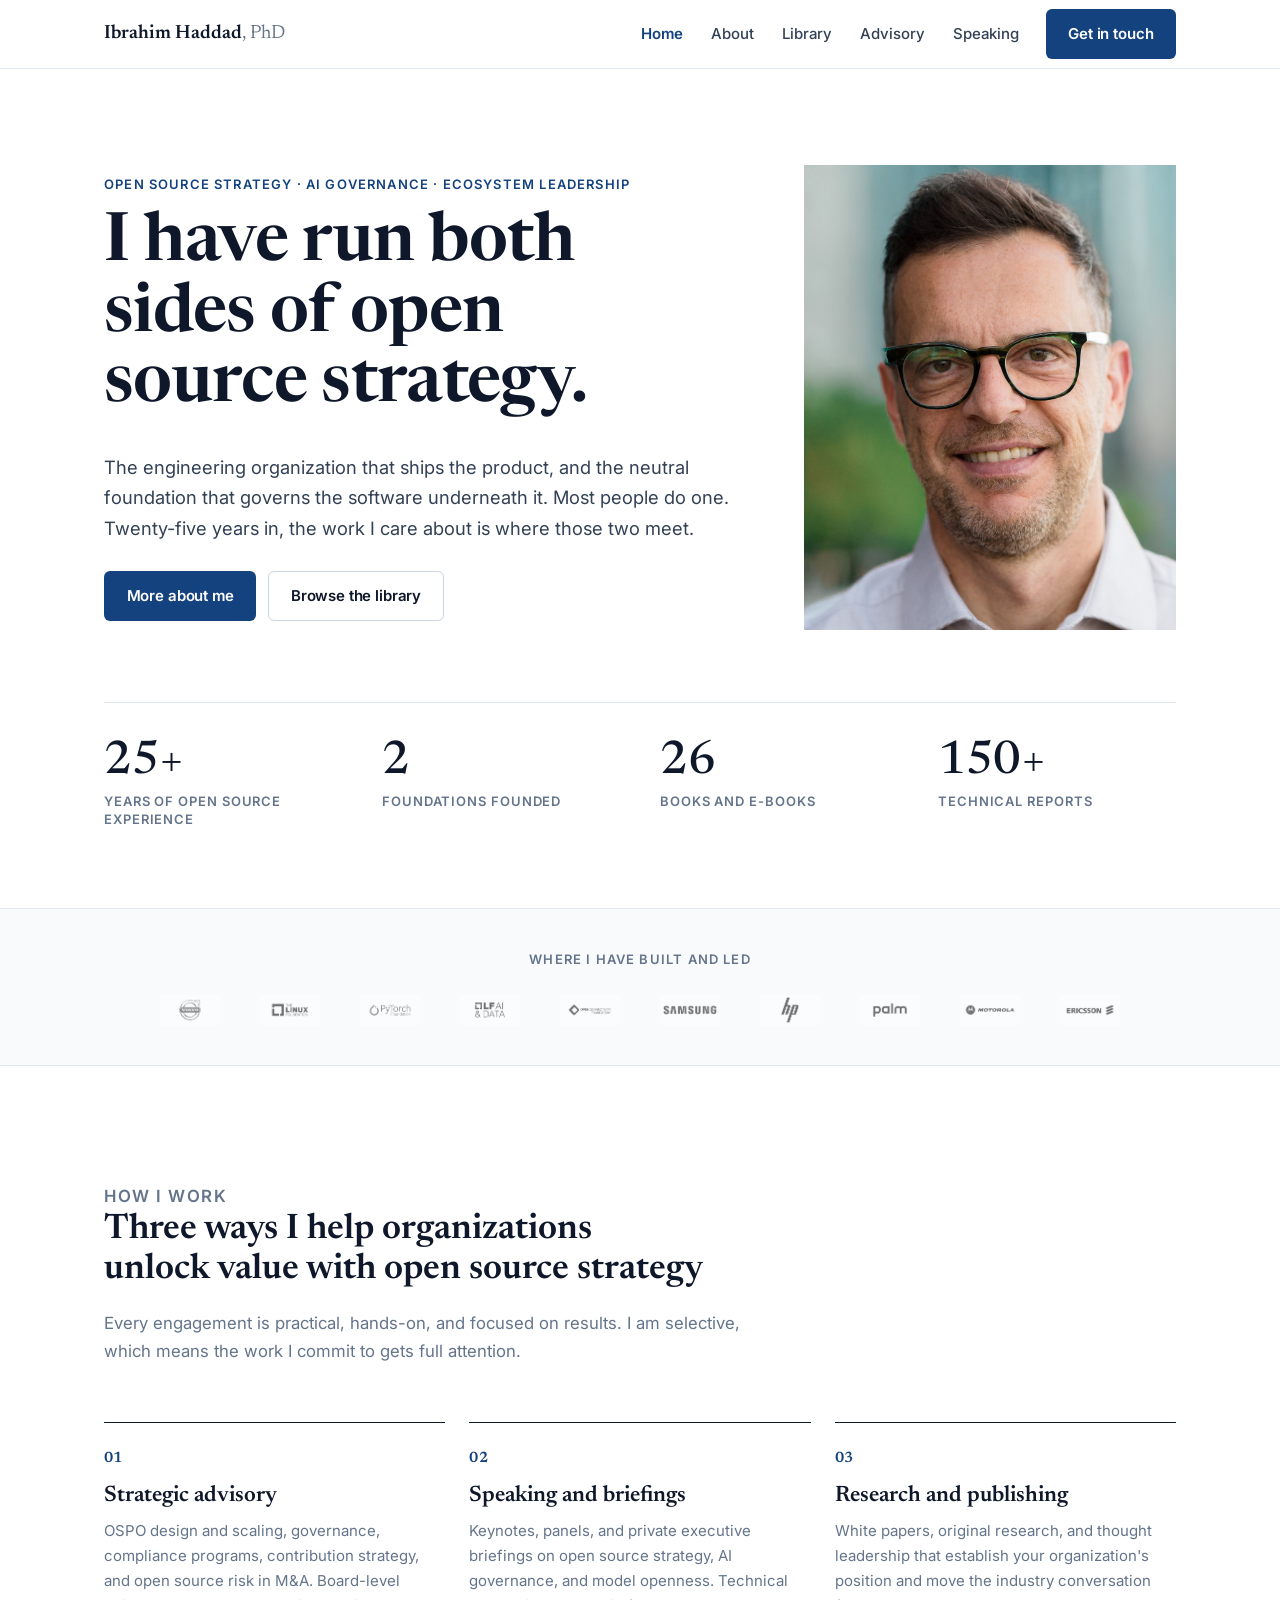
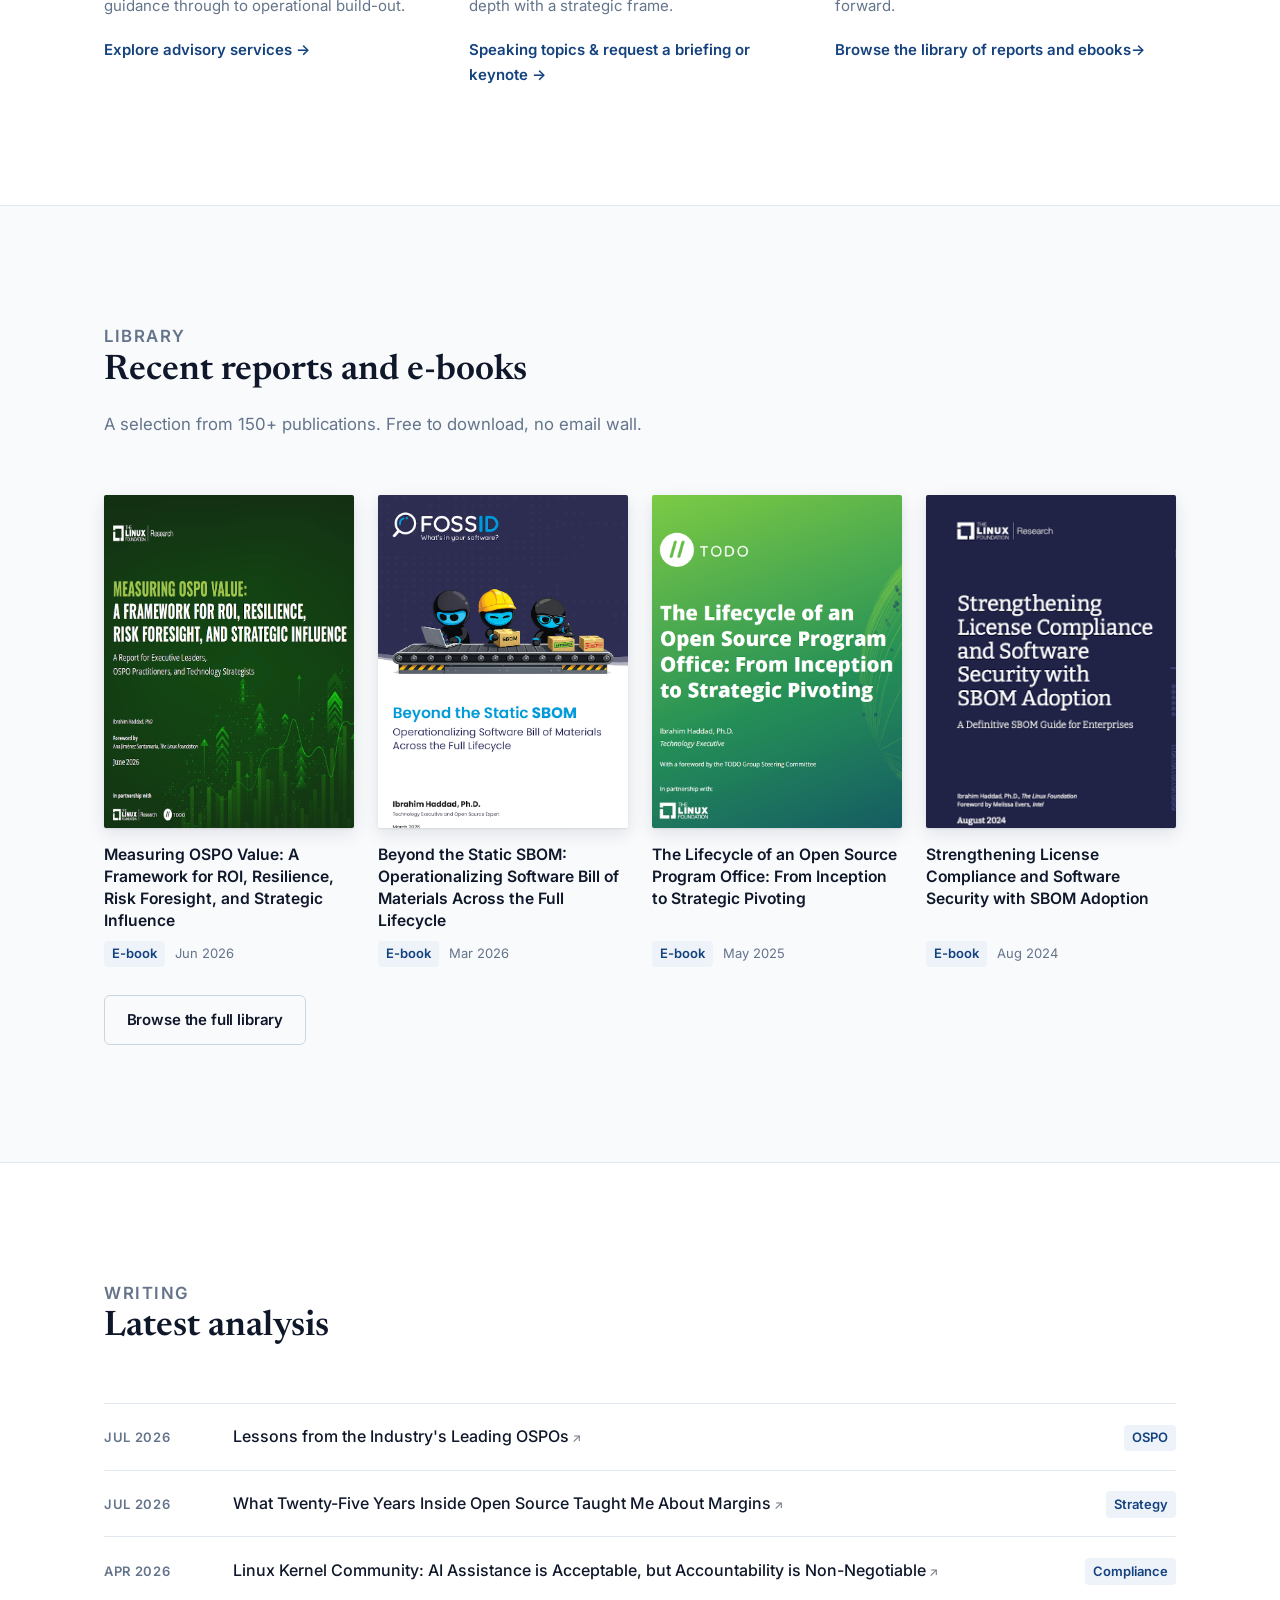
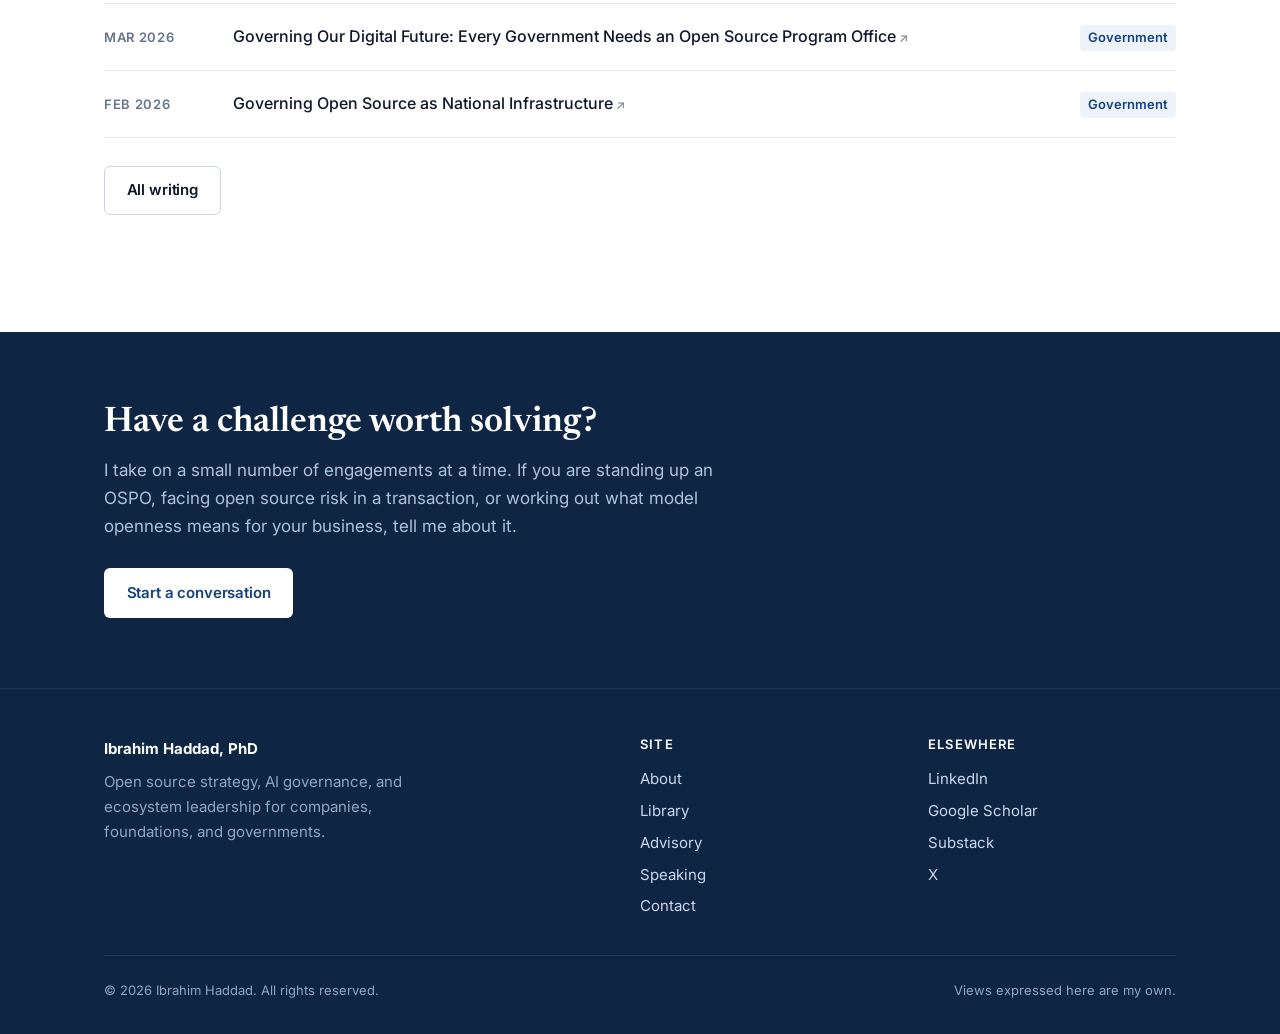
==== commit 2f1a5ce4: "Add the Open Connectivity Foundation to the homepage logo row Placed between LF AI & Data and Samsun" ====
--- a/index.html
+++ b/index.html
@@ -180,6 +180,7 @@
         <img loading="lazy" src="/assets/img/logos/linux-foundation.jpg" alt="The Linux Foundation">
         <img loading="lazy" src="/assets/img/logos/pytorch-foundation.png" alt="PyTorch Foundation">
         <img loading="lazy" src="/assets/img/logos/lf-ai-data.jpg" alt="LF AI &amp; Data">
+        <img loading="lazy" src="/assets/img/logos/open-connectivity-foundation.jpg" alt="Open Connectivity Foundation">
         <img loading="lazy" src="/assets/img/logos/samsung.jpg" alt="Samsung">
         <img loading="lazy" src="/assets/img/logos/hp.jpg" alt="HP">
         <img loading="lazy" src="/assets/img/logos/palm.jpg" alt="Palm">
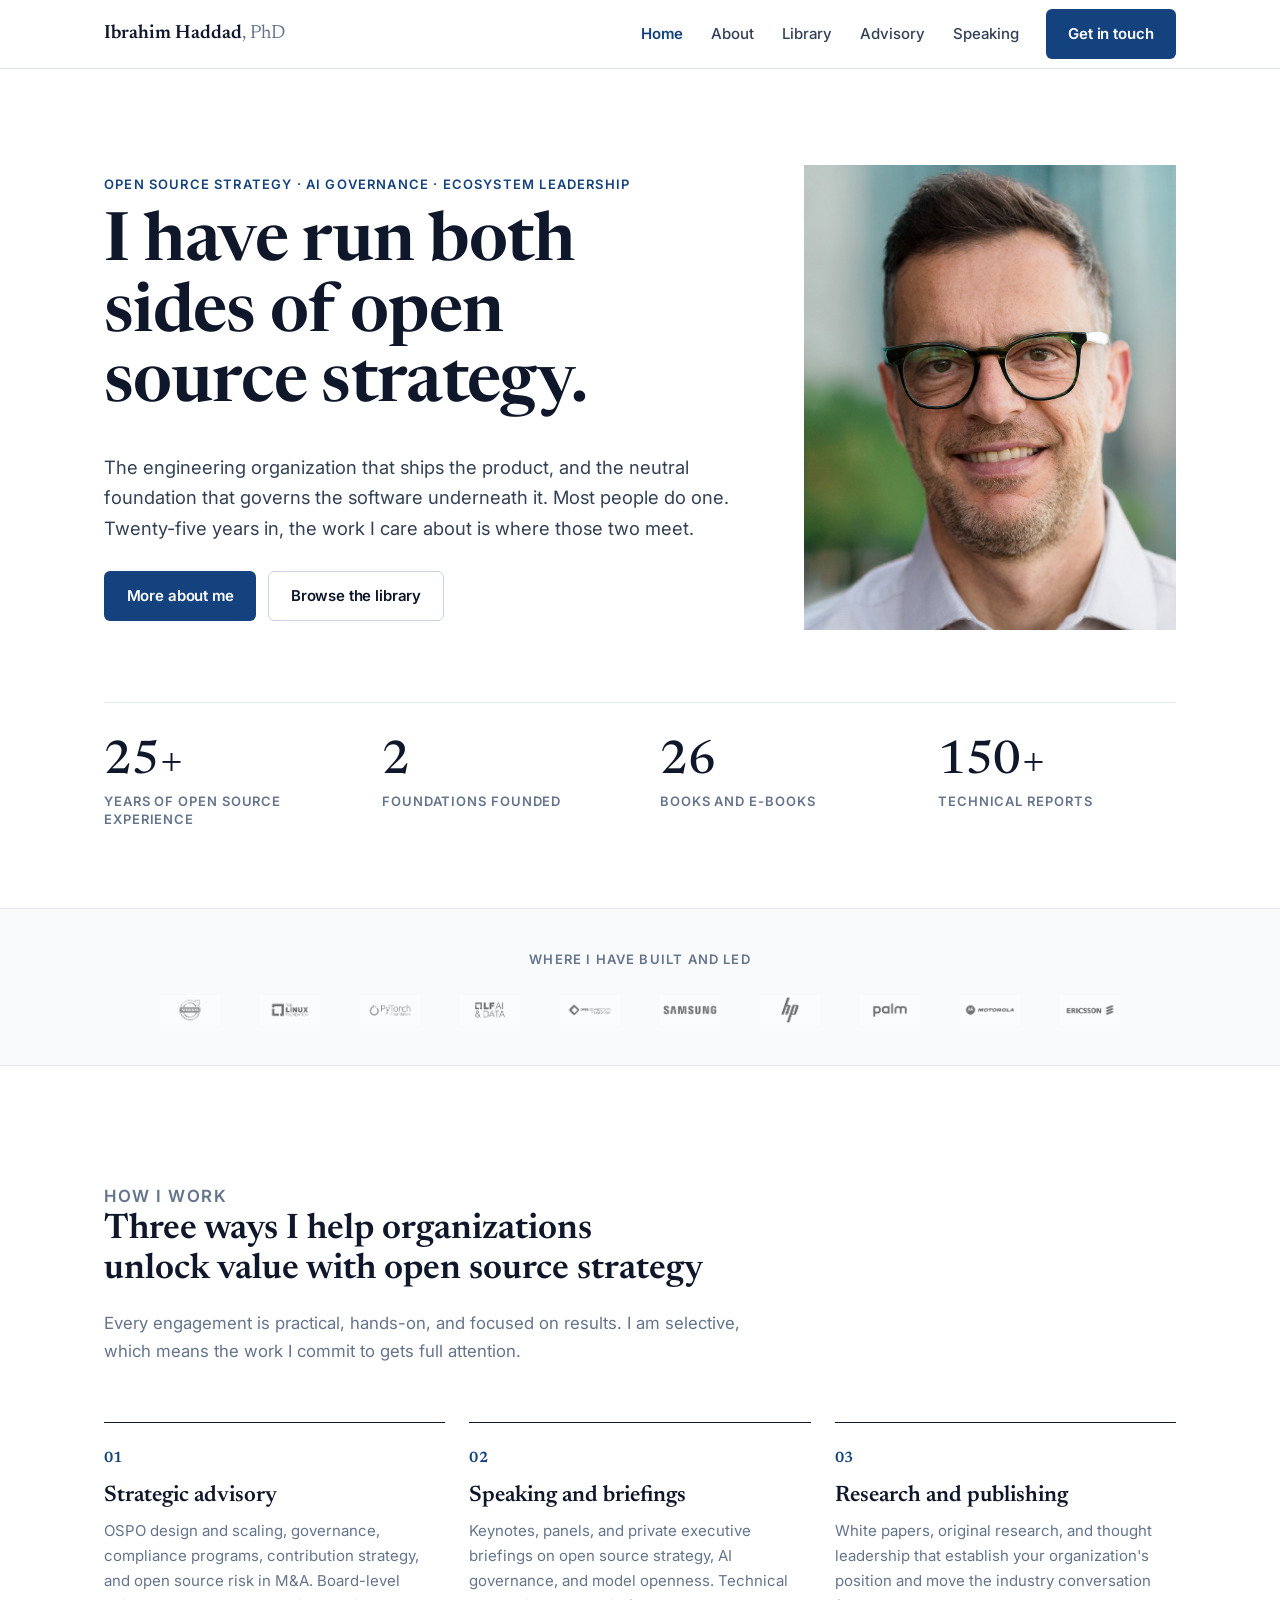
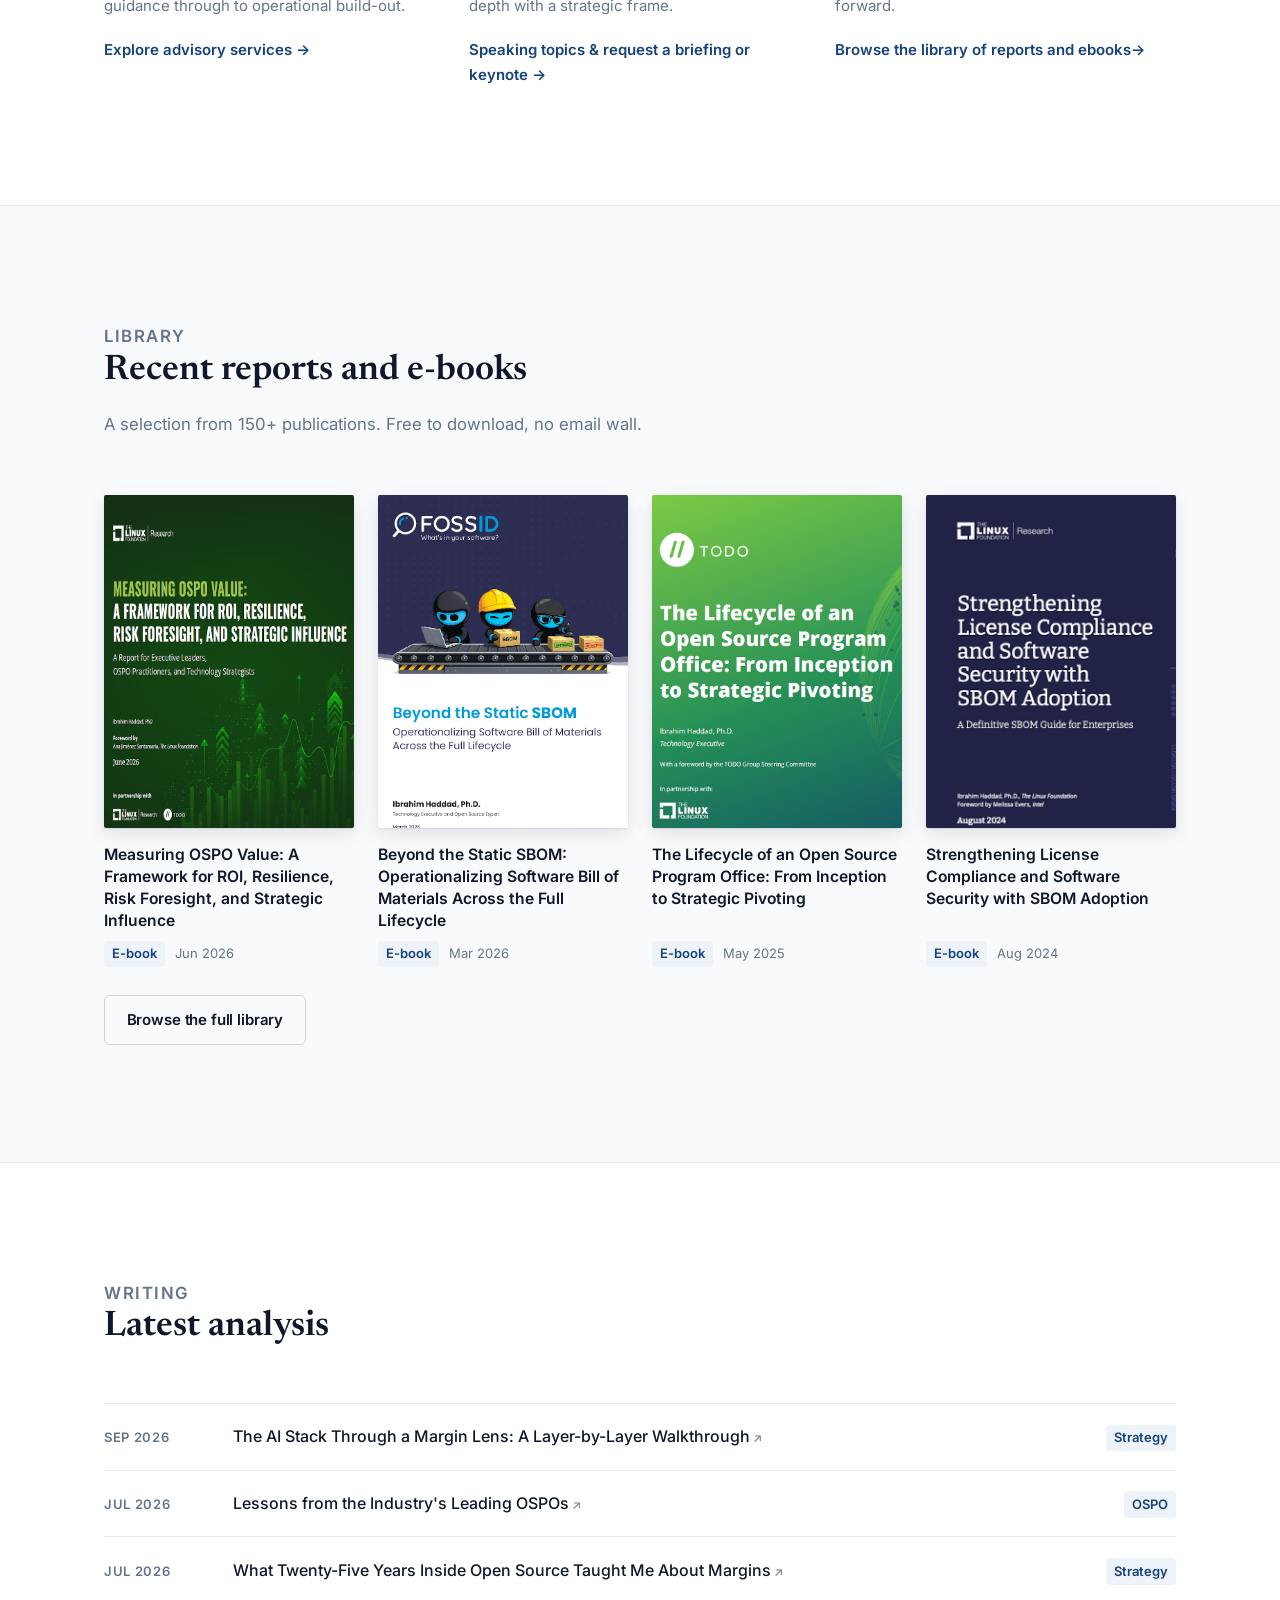
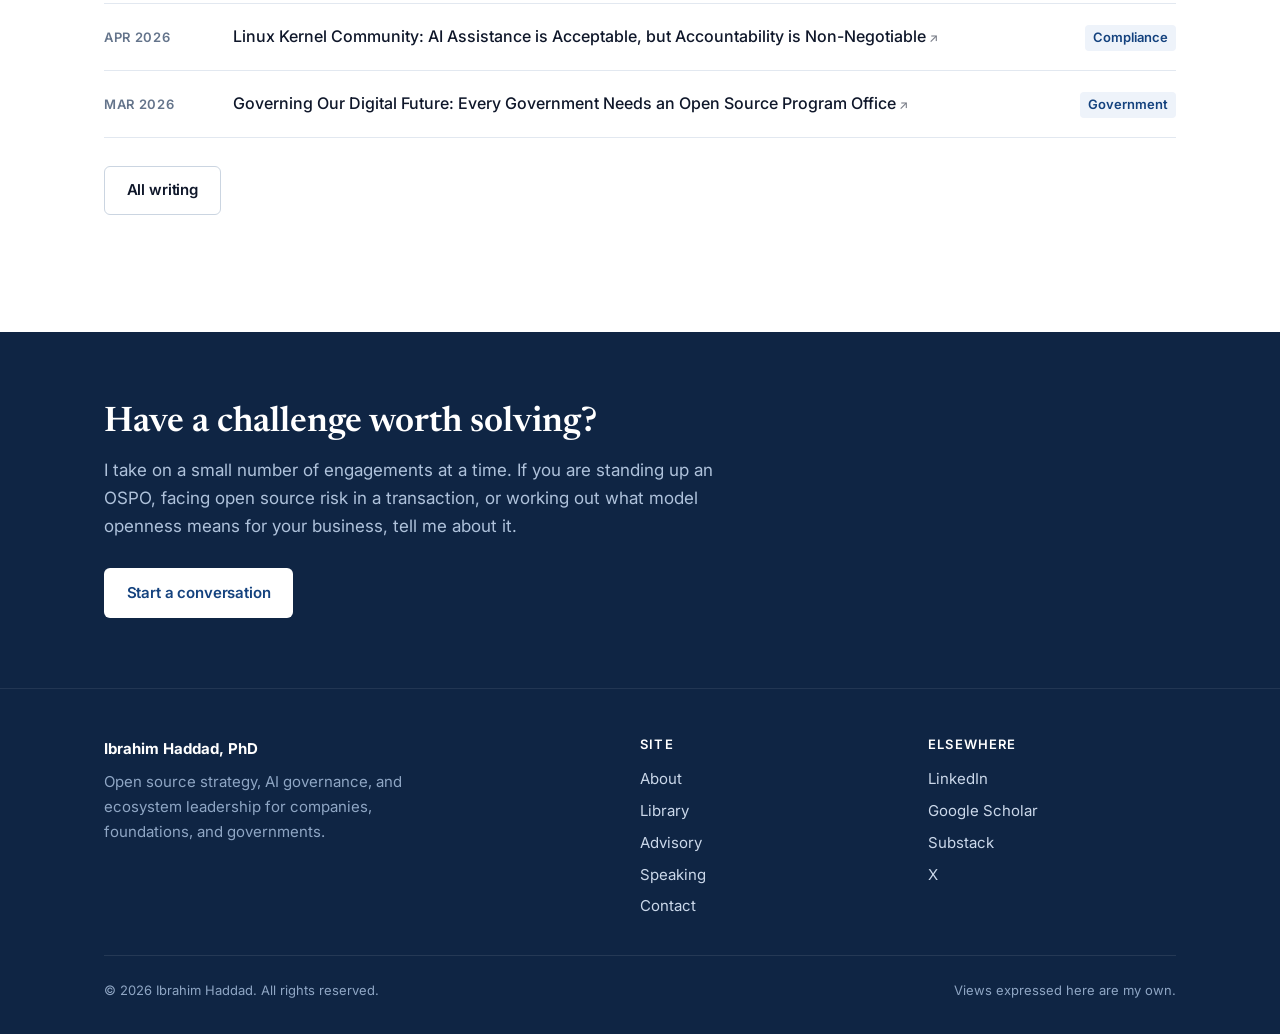
==== commit 896520e7: "Rebuild library and homepage for new AI Stack article Runs tools/build.py against the 86-entry publi" ====
--- a/index.html
+++ b/index.html
@@ -291,6 +291,13 @@
       </div>
       <div class="rows">
       <!-- BUILD:LATEST:START -->
+        <div class="row" data-type="article" data-topic="strategy" data-year="2026">
+          <div class="row__date">Sep 2026</div>
+          <div class="row__title">
+            <a href="https://www.linkedin.com/pulse/ai-stack-through-margin-lens-layer-by-layer-ibrahim-haddad-ph-d--rbwqc/" target="_blank" rel="noopener">The AI Stack Through a Margin Lens: A Layer-by-Layer Walkthrough</a>
+          </div>
+          <div class="row__tag"><span class="badge">Strategy</span></div>
+        </div>
         <div class="row" data-type="article" data-topic="ospo" data-year="2026">
           <div class="row__date">Jul 2026</div>
           <div class="row__title">
@@ -316,13 +323,6 @@
           <div class="row__date">Mar 2026</div>
           <div class="row__title">
             <a href="https://www.linkedin.com/pulse/governing-our-digital-future-every-government-needs-haddad-ph-d--xbvtf/" target="_blank" rel="noopener">Governing Our Digital Future: Every Government Needs an Open Source Program Office</a>
-          </div>
-          <div class="row__tag"><span class="badge">Government</span></div>
-        </div>
-        <div class="row" data-type="article" data-topic="government" data-year="2026">
-          <div class="row__date">Feb 2026</div>
-          <div class="row__title">
-            <a href="https://www.linkedin.com/pulse/governing-open-source-national-infrastructure-ibrahim-haddad-ph-d--mbqhe/" target="_blank" rel="noopener">Governing Open Source as National Infrastructure</a>
           </div>
           <div class="row__tag"><span class="badge">Government</span></div>
         </div>
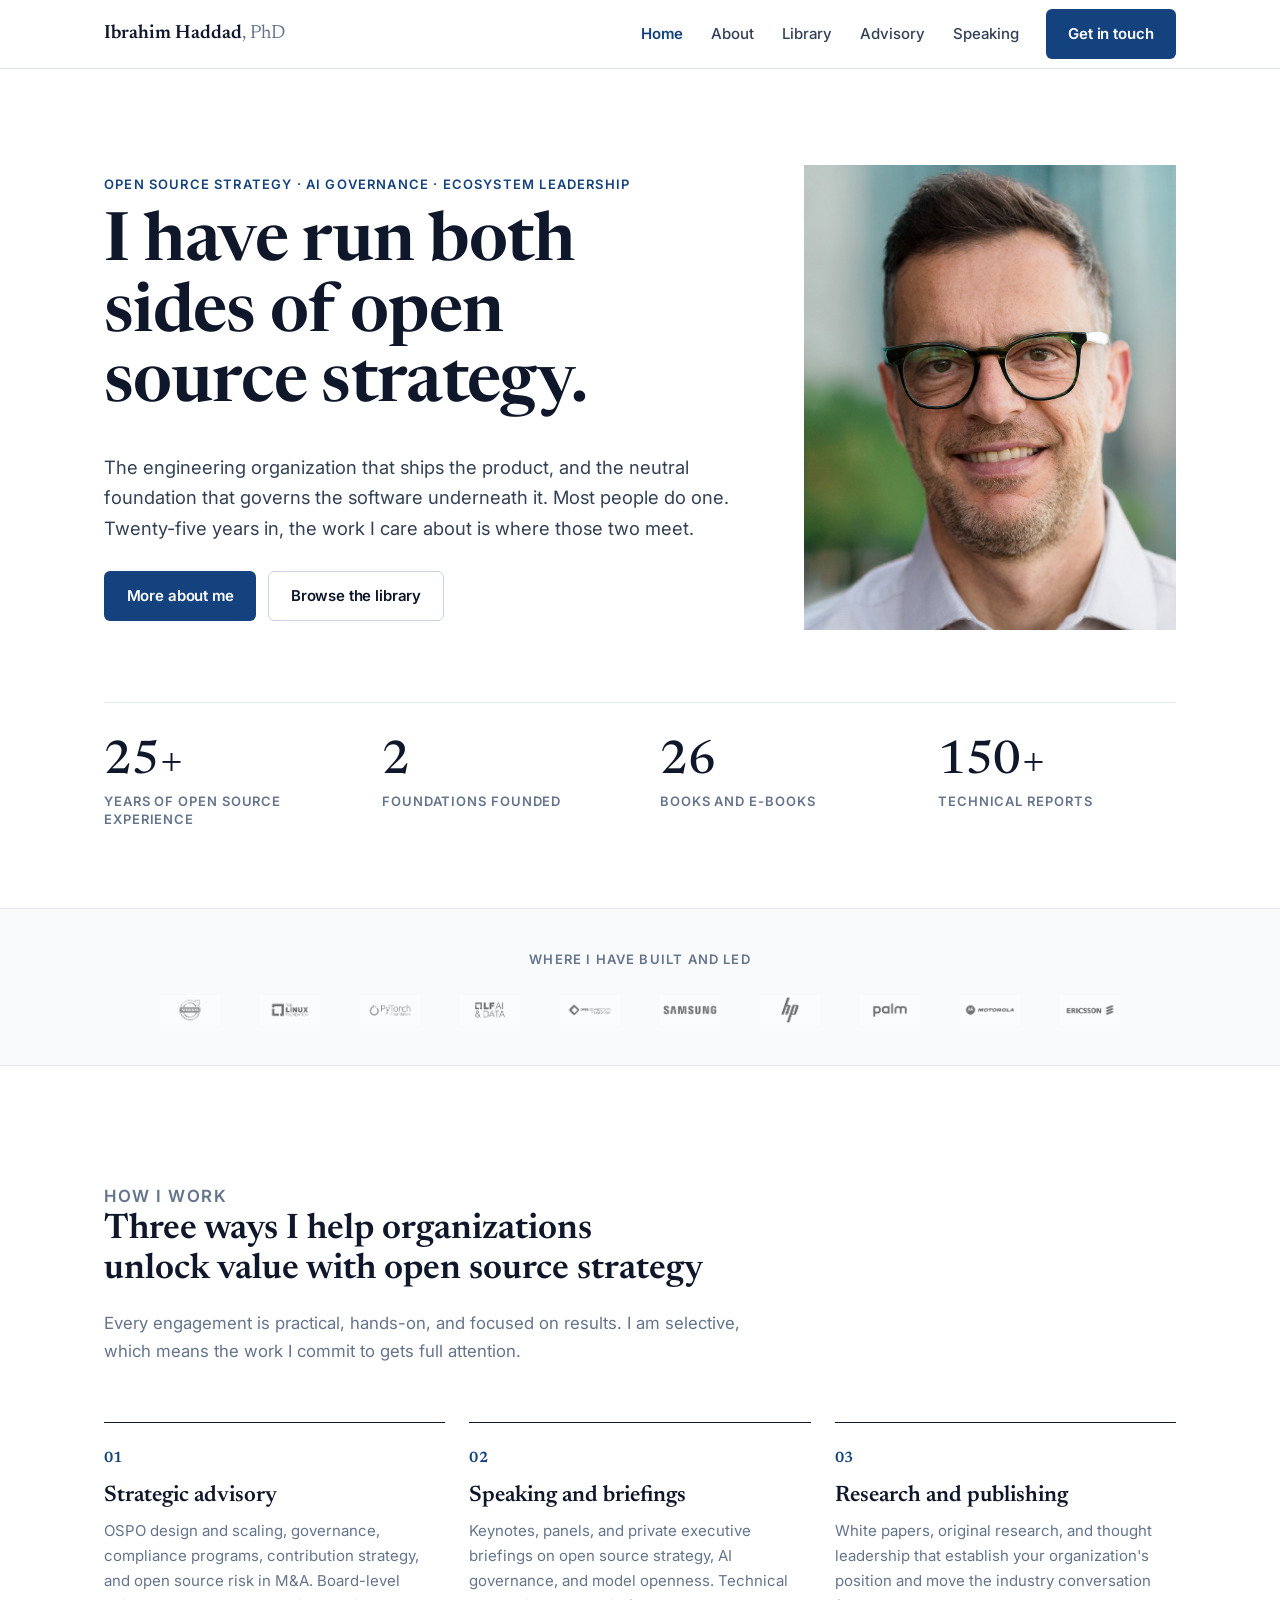
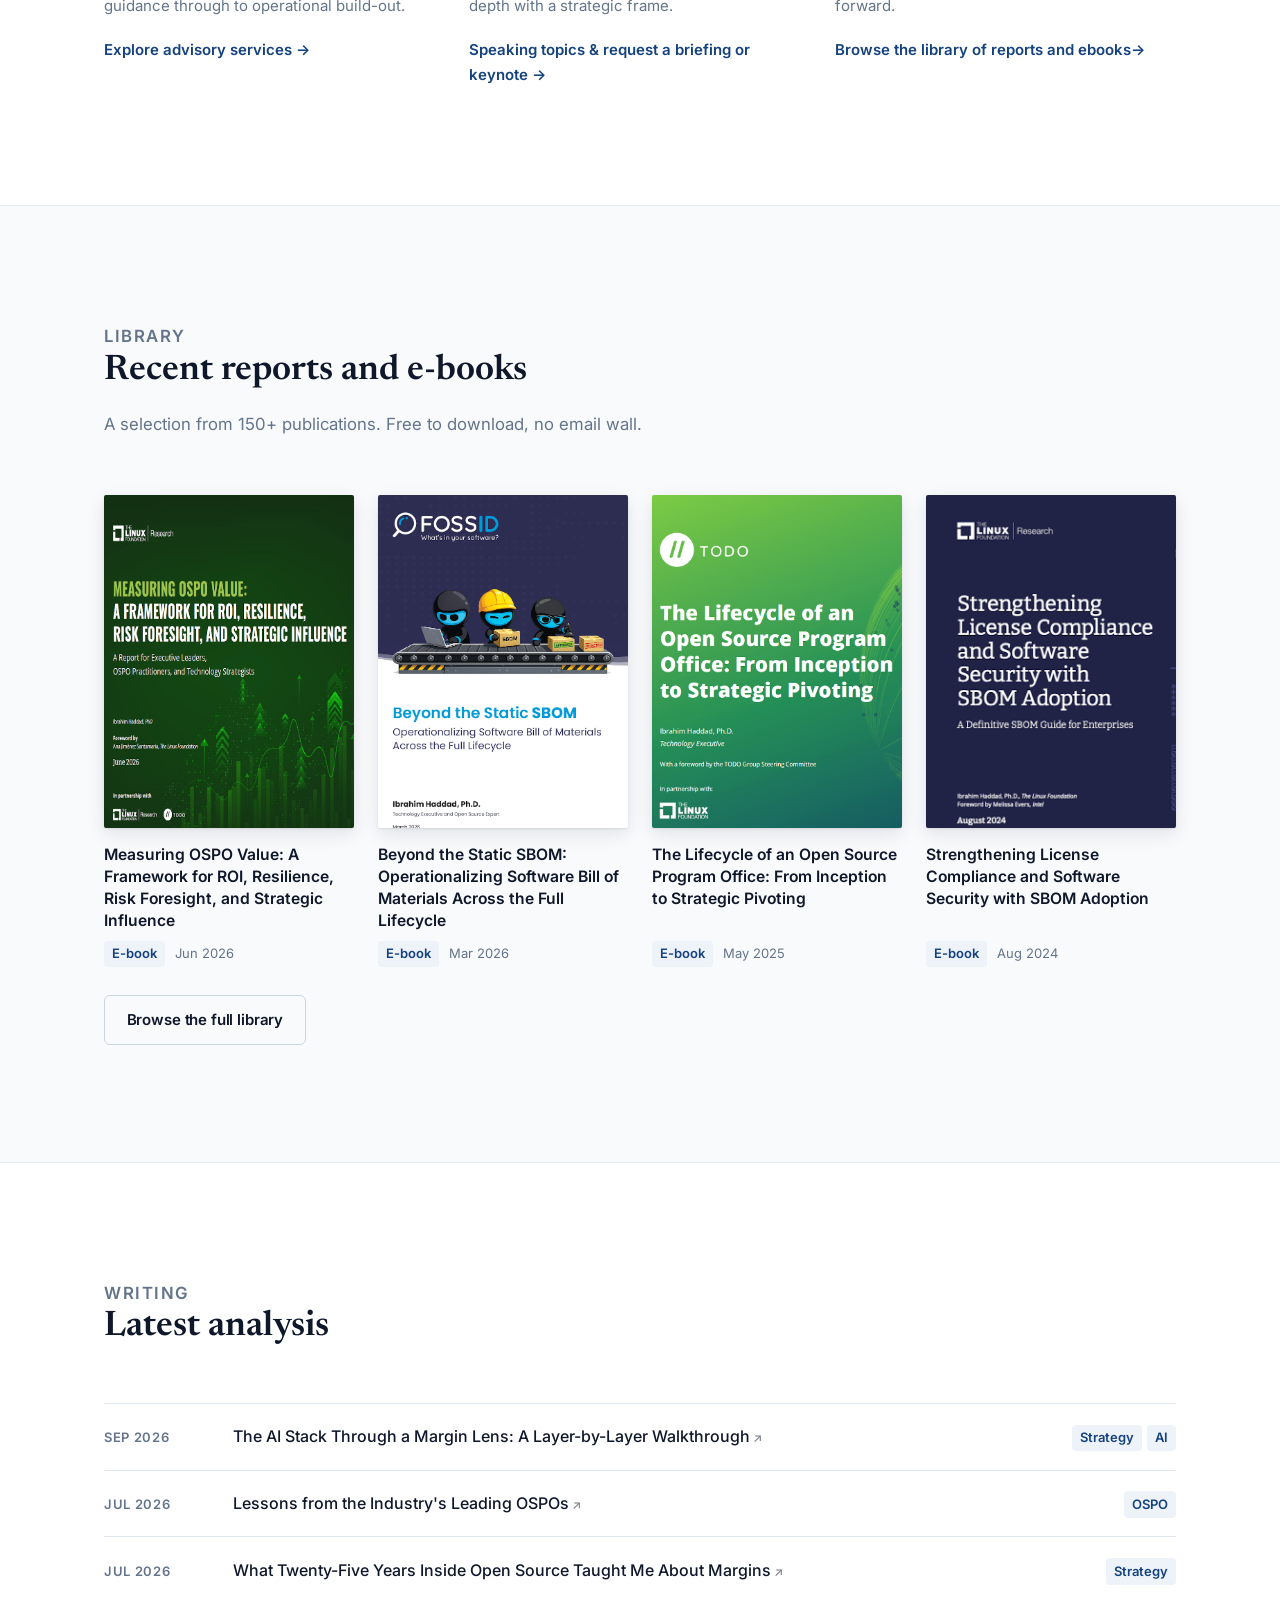
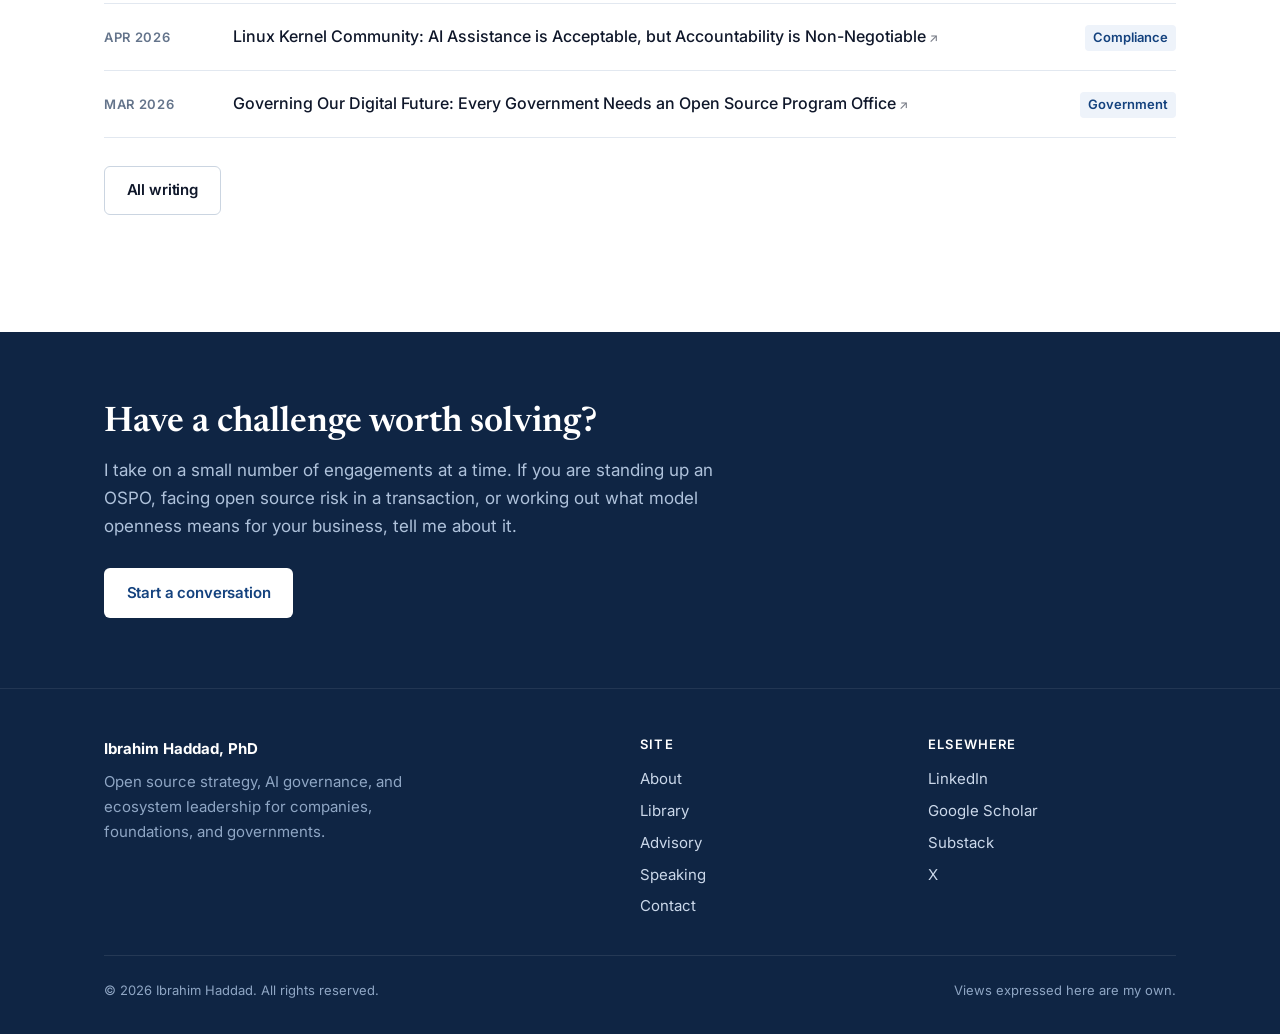
==== commit c24e8aae: "Allow a publication to carry more than one topic topic accepts a list as well as a string, so a piec" ====
--- a/index.html
+++ b/index.html
@@ -291,12 +291,12 @@
       </div>
       <div class="rows">
       <!-- BUILD:LATEST:START -->
-        <div class="row" data-type="article" data-topic="strategy" data-year="2026">
+        <div class="row" data-type="article" data-topic="strategy ai" data-year="2026">
           <div class="row__date">Sep 2026</div>
           <div class="row__title">
             <a href="https://www.linkedin.com/pulse/ai-stack-through-margin-lens-layer-by-layer-ibrahim-haddad-ph-d--rbwqc/" target="_blank" rel="noopener">The AI Stack Through a Margin Lens: A Layer-by-Layer Walkthrough</a>
           </div>
-          <div class="row__tag"><span class="badge">Strategy</span></div>
+          <div class="row__tag"><span class="badge">Strategy</span> <span class="badge">AI</span></div>
         </div>
         <div class="row" data-type="article" data-topic="ospo" data-year="2026">
           <div class="row__date">Jul 2026</div>
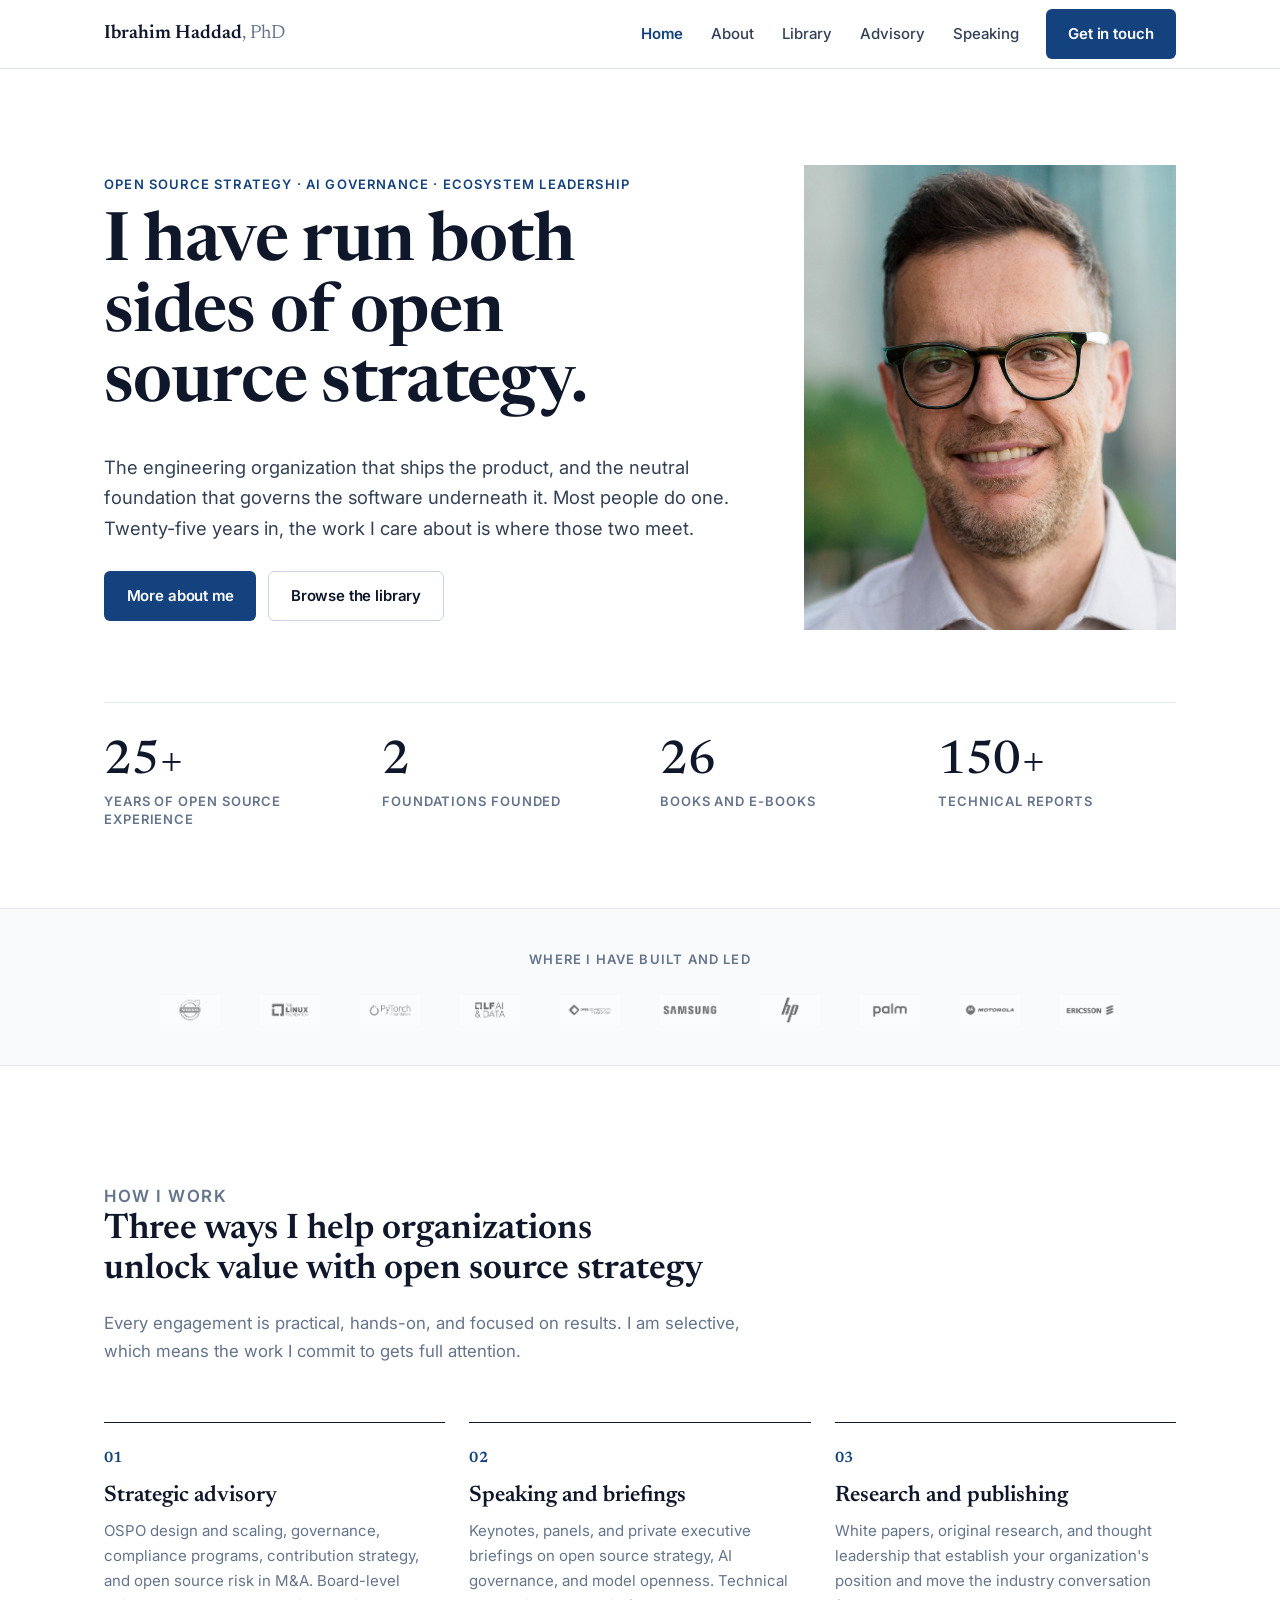
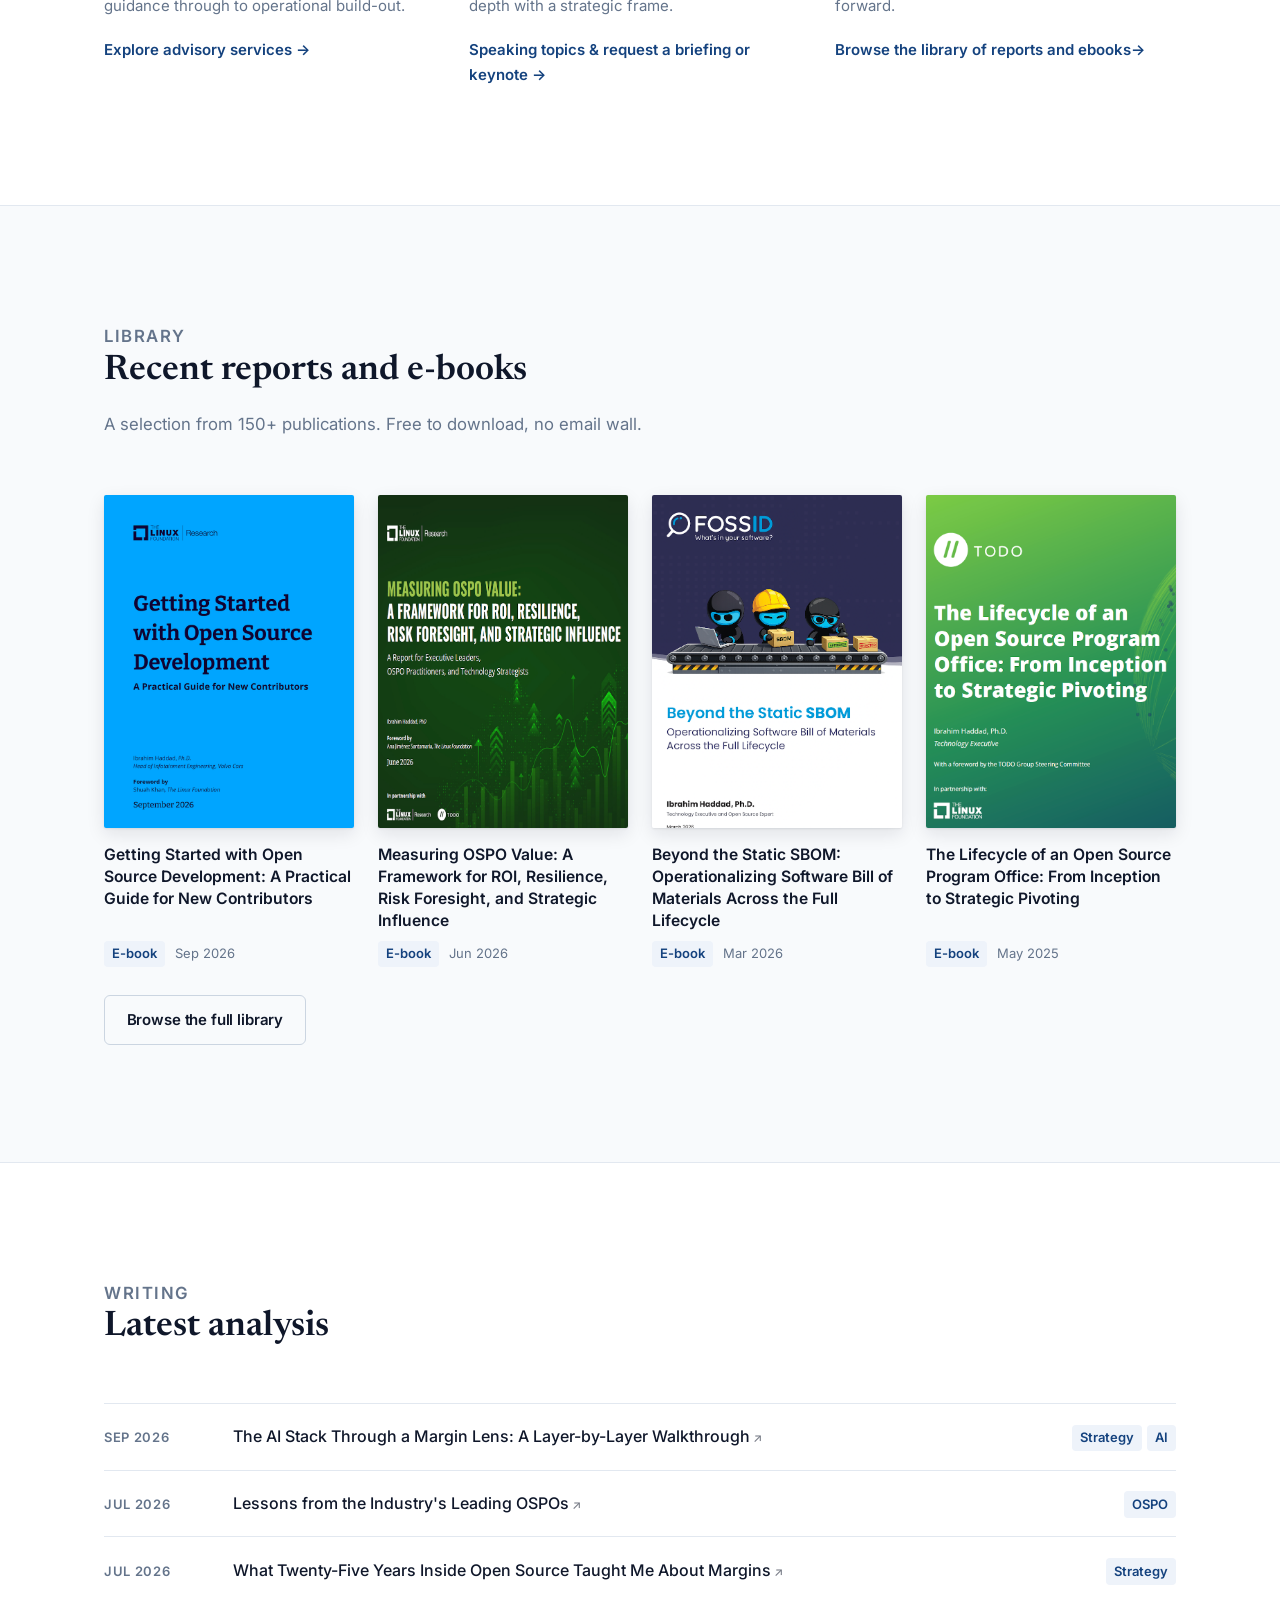
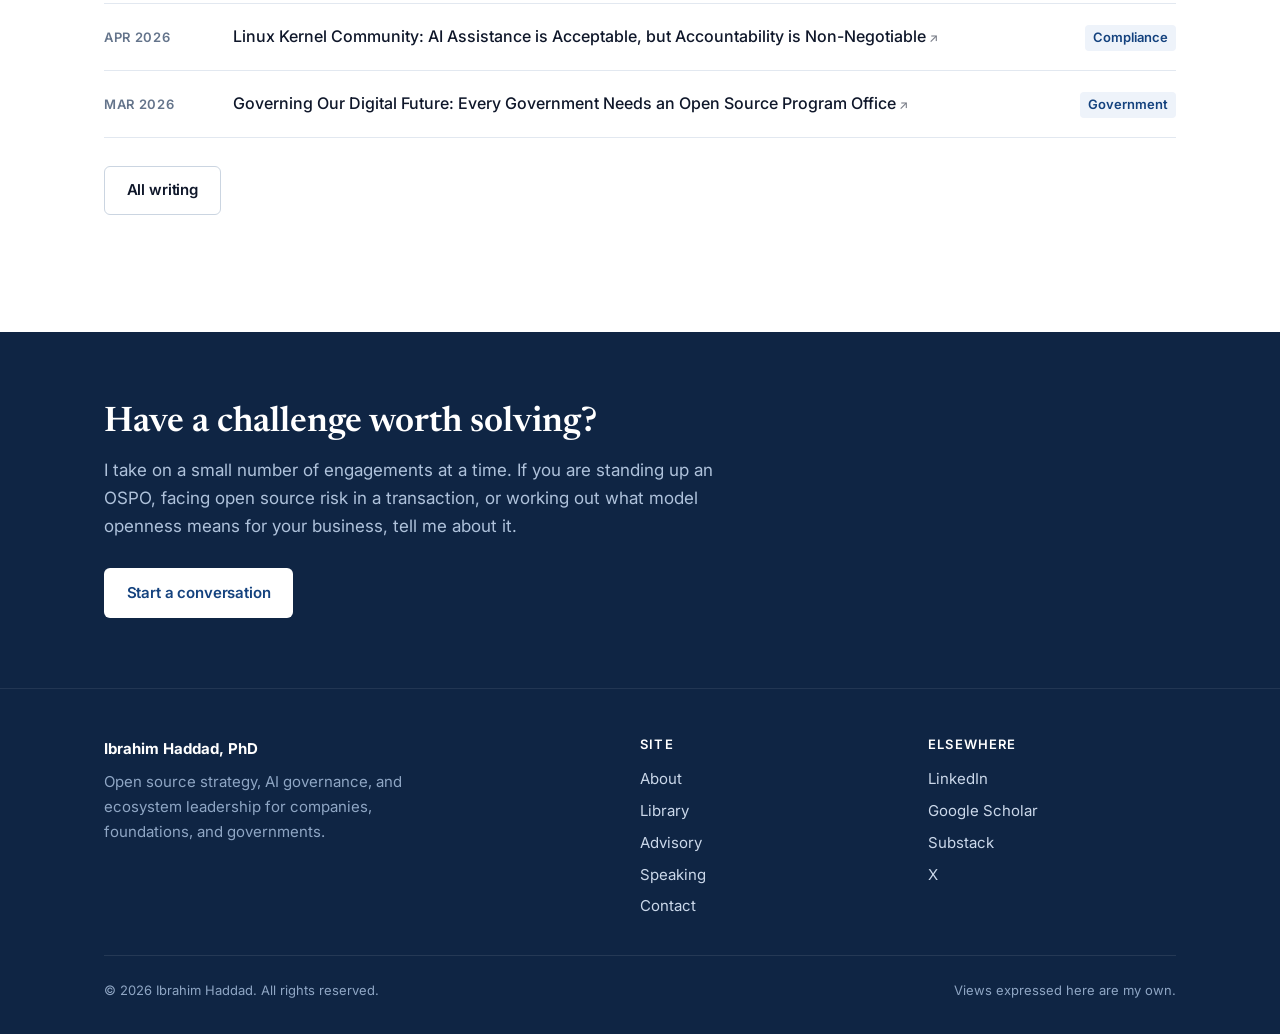
==== commit 6748bcf2: "Add <title>" ====
--- a/index.html
+++ b/index.html
@@ -233,6 +233,17 @@
       </div>
       <div class="grid grid--4">
       <!-- BUILD:RECENT:START -->
+        <a class="pub" href="/files/2026/07/Getting Started with OSS_Report_2026.pdf">
+          <div class="pub__cover">
+            <img loading="lazy" src="/assets/img/covers/2026-09-oss-dev.png" alt="Cover of Getting Started with Open Source Development: A Practical Guide for New Contributors">
+          </div>
+          <div class="pub__body">
+            <p class="pub__title">Getting Started with Open Source Development: A Practical Guide for New Contributors</p>
+            <div class="pub__meta">
+              <span class="badge">E-book</span><span>Sep 2026</span>
+            </div>
+          </div>
+        </a>
         <a class="pub" href="/files/2026/06/03_OSPO-ROI_Report-PDF_2026.pdf">
           <div class="pub__cover">
             <img loading="lazy" src="/assets/img/covers/2026-06-ospo-value.png" alt="Cover of Measuring OSPO Value: A Framework for ROI, Resilience, Risk Foresight, and Strategic Influence">
@@ -263,17 +274,6 @@
             <p class="pub__title">The Lifecycle of an Open Source Program Office: From Inception to Strategic Pivoting</p>
             <div class="pub__meta">
               <span class="badge">E-book</span><span>May 2025</span>
-            </div>
-          </div>
-        </a>
-        <a class="pub" href="/files/2024/08/SBOM_Report-082024.pdf">
-          <div class="pub__cover">
-            <img loading="lazy" src="/assets/img/covers/2024-08-SBOM-cover.png" alt="Cover of Strengthening License Compliance and Software Security with SBOM Adoption">
-          </div>
-          <div class="pub__body">
-            <p class="pub__title">Strengthening License Compliance and Software Security with SBOM Adoption</p>
-            <div class="pub__meta">
-              <span class="badge">E-book</span><span>Aug 2024</span>
             </div>
           </div>
         </a>
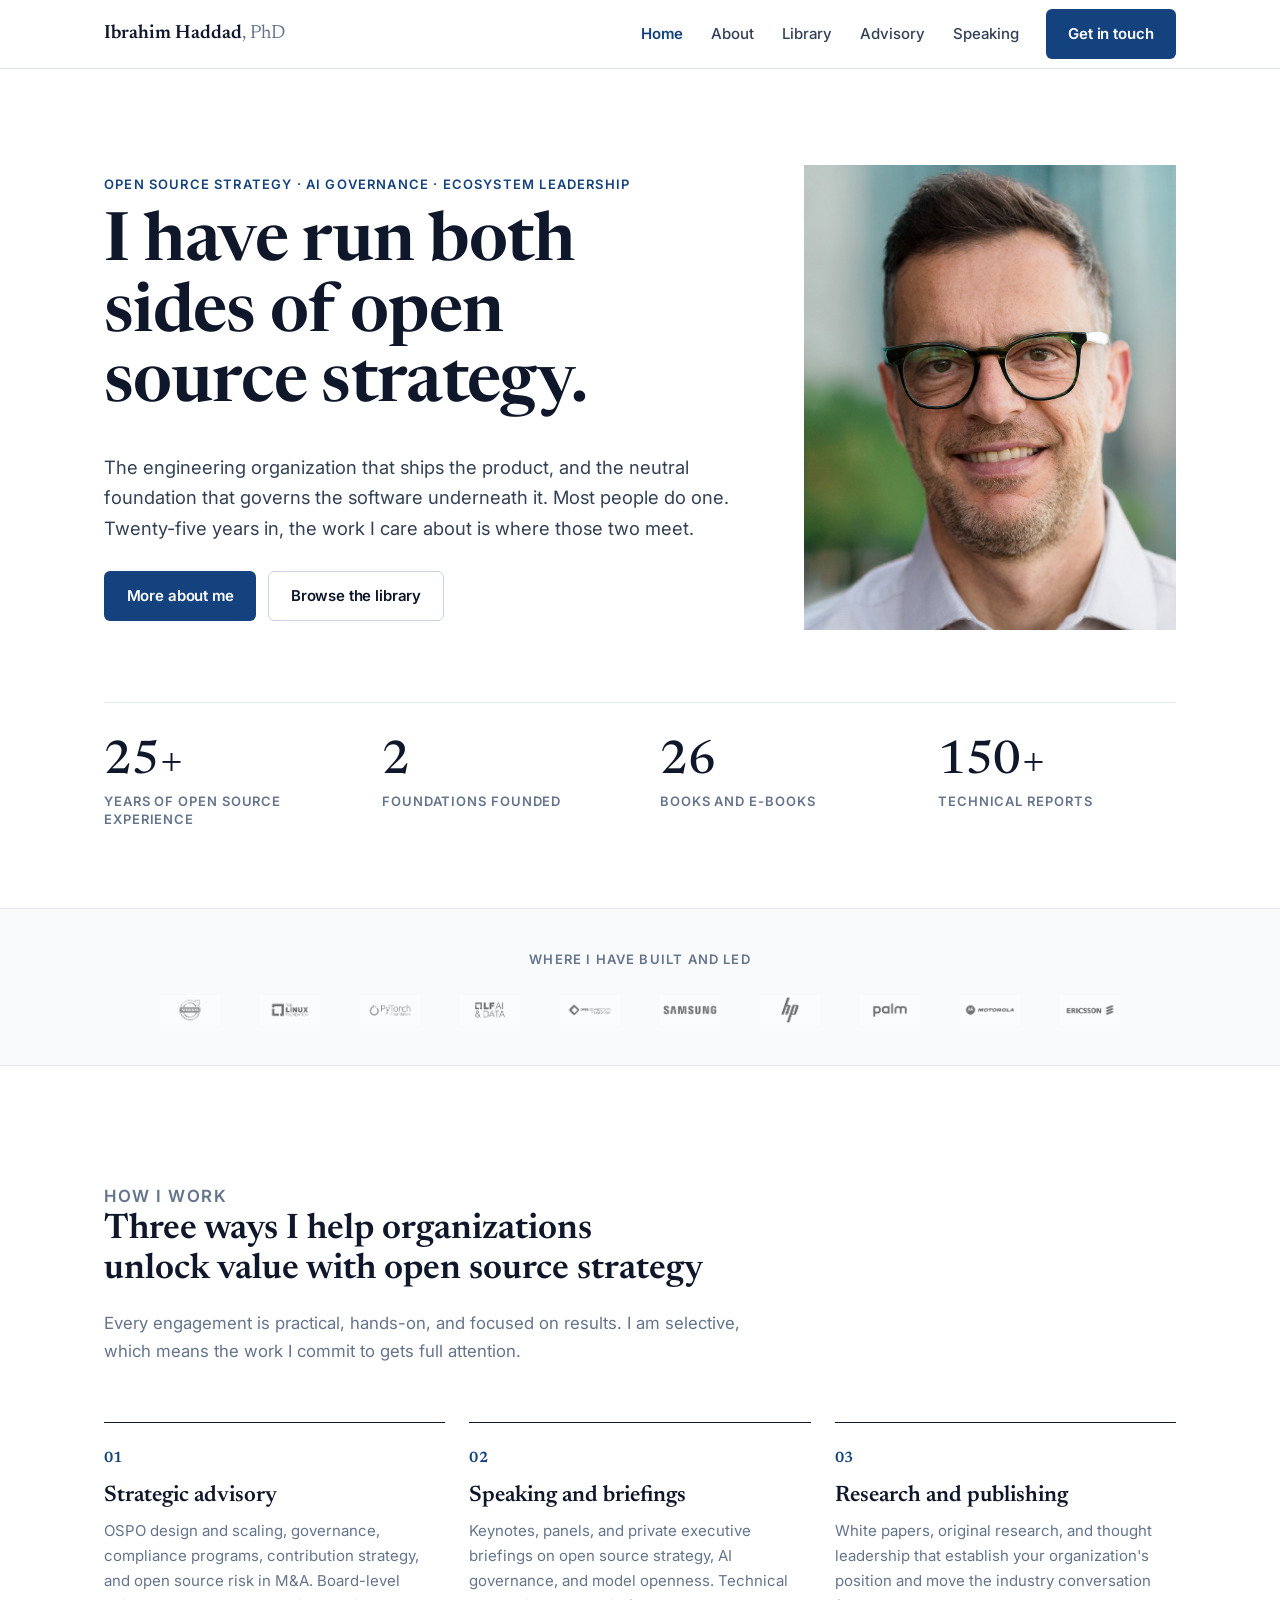
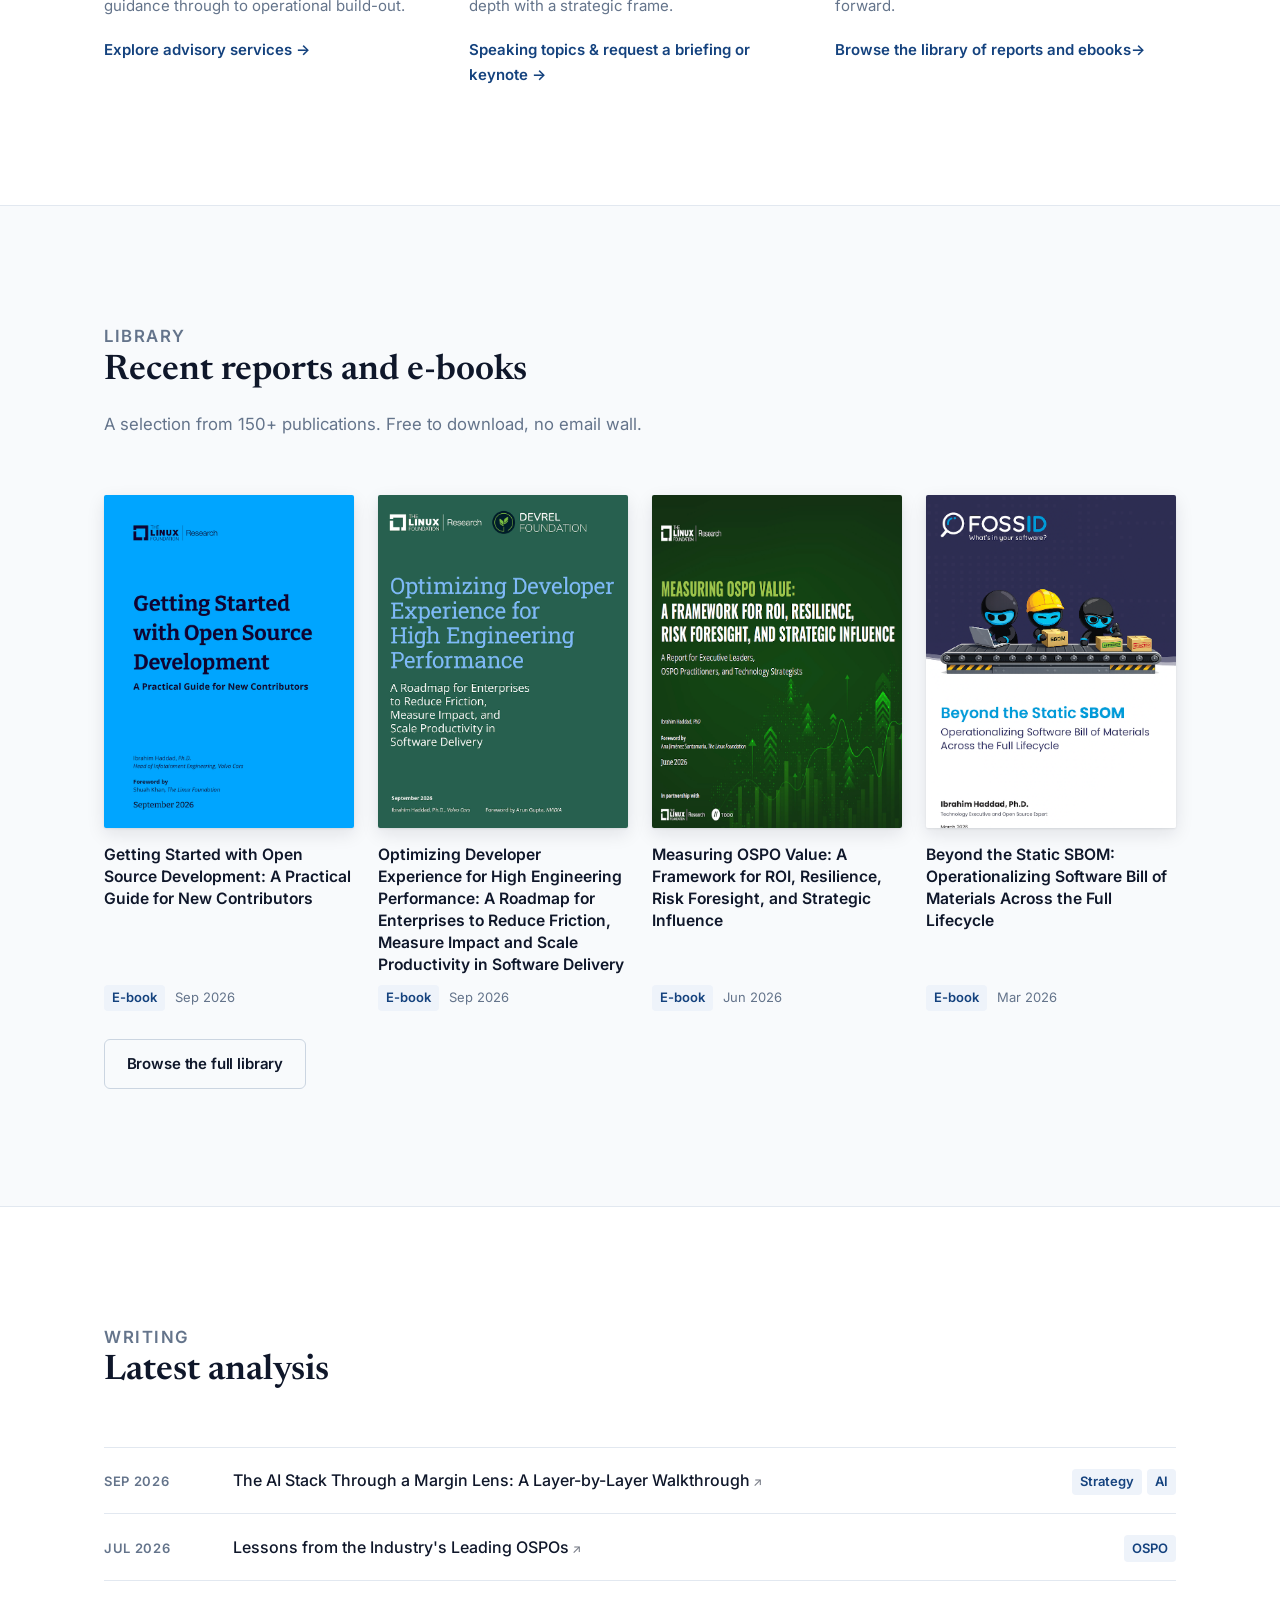
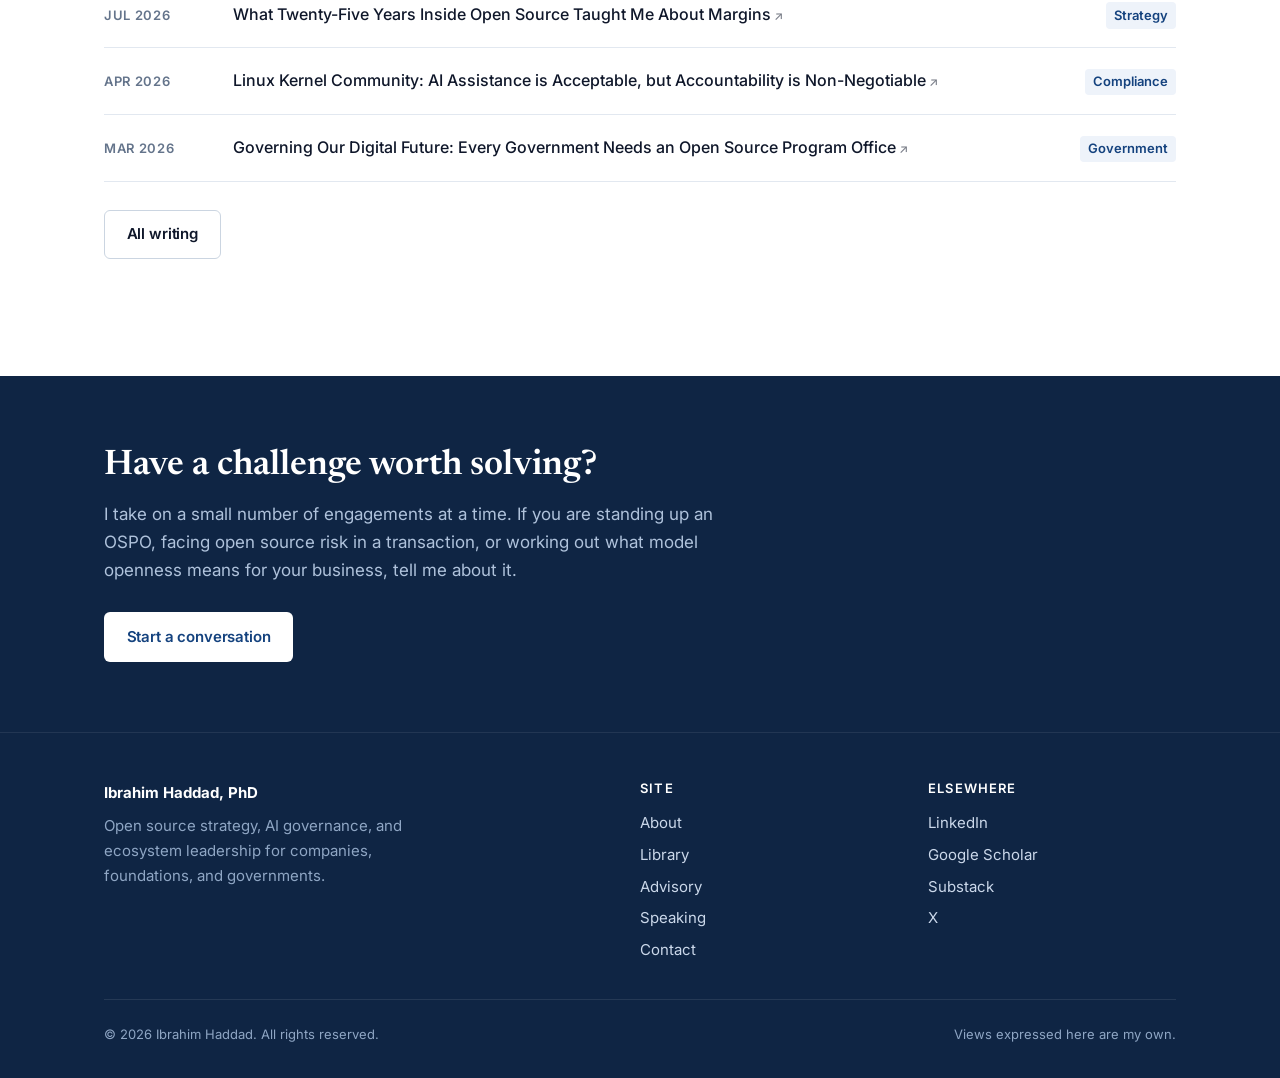
==== commit bbd1e718: "Add <title>" ====
--- a/index.html
+++ b/index.html
@@ -233,7 +233,7 @@
       </div>
       <div class="grid grid--4">
       <!-- BUILD:RECENT:START -->
-        <a class="pub" href="/files/2026/07/Getting Started with OSS_Report_2026.pdf">
+        <a class="pub" href="/files/2026/09/Getting_Started_OSS_Report_2026.pdf">
           <div class="pub__cover">
             <img loading="lazy" src="/assets/img/covers/2026-09-oss-dev.png" alt="Cover of Getting Started with Open Source Development: A Practical Guide for New Contributors">
           </div>
@@ -244,6 +244,17 @@
             </div>
           </div>
         </a>
+        <a class="pub" href="/files/2026/09/DevEx_Report.pdf">
+          <div class="pub__cover">
+            <img loading="lazy" src="/assets/img/covers/2026-09-devex.png" alt="Cover of Optimizing Developer Experience for High Engineering Performance: A Roadmap for Enterprises to Reduce Friction, Measure Impact and Scale Productivity in Software Delivery">
+          </div>
+          <div class="pub__body">
+            <p class="pub__title">Optimizing Developer Experience for High Engineering Performance: A Roadmap for Enterprises to Reduce Friction, Measure Impact and Scale Productivity in Software Delivery</p>
+            <div class="pub__meta">
+              <span class="badge">E-book</span><span>Sep 2026</span>
+            </div>
+          </div>
+        </a>
         <a class="pub" href="/files/2026/06/03_OSPO-ROI_Report-PDF_2026.pdf">
           <div class="pub__cover">
             <img loading="lazy" src="/assets/img/covers/2026-06-ospo-value.png" alt="Cover of Measuring OSPO Value: A Framework for ROI, Resilience, Risk Foresight, and Strategic Influence">
@@ -263,17 +274,6 @@
             <p class="pub__title">Beyond the Static SBOM: Operationalizing Software Bill of Materials Across the Full Lifecycle</p>
             <div class="pub__meta">
               <span class="badge">E-book</span><span>Mar 2026</span>
-            </div>
-          </div>
-        </a>
-        <a class="pub" href="/files/2025/05/OSPOLifecycle.pdf">
-          <div class="pub__cover">
-            <img loading="lazy" src="/assets/img/covers/2025-05-OSPOlifecycle.png" alt="Cover of The Lifecycle of an Open Source Program Office: From Inception to Strategic Pivoting">
-          </div>
-          <div class="pub__body">
-            <p class="pub__title">The Lifecycle of an Open Source Program Office: From Inception to Strategic Pivoting</p>
-            <div class="pub__meta">
-              <span class="badge">E-book</span><span>May 2025</span>
             </div>
           </div>
         </a>
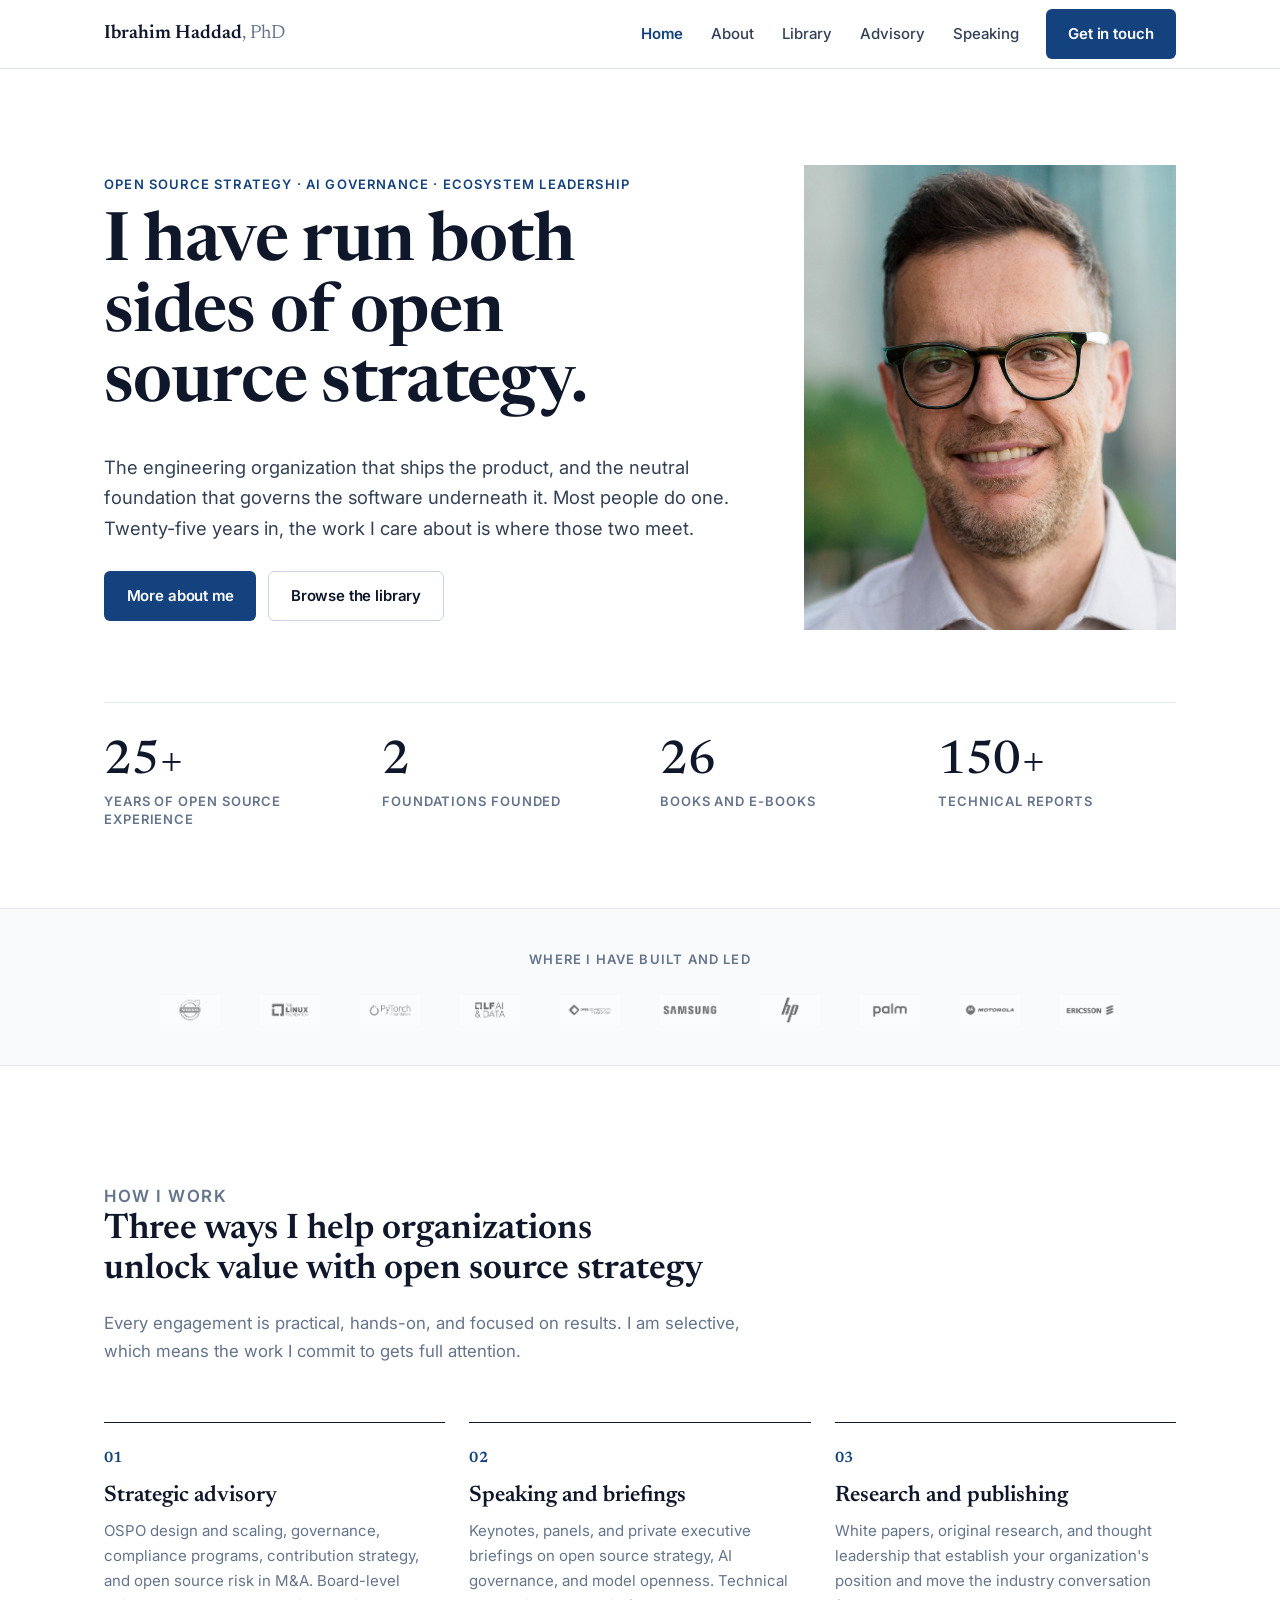
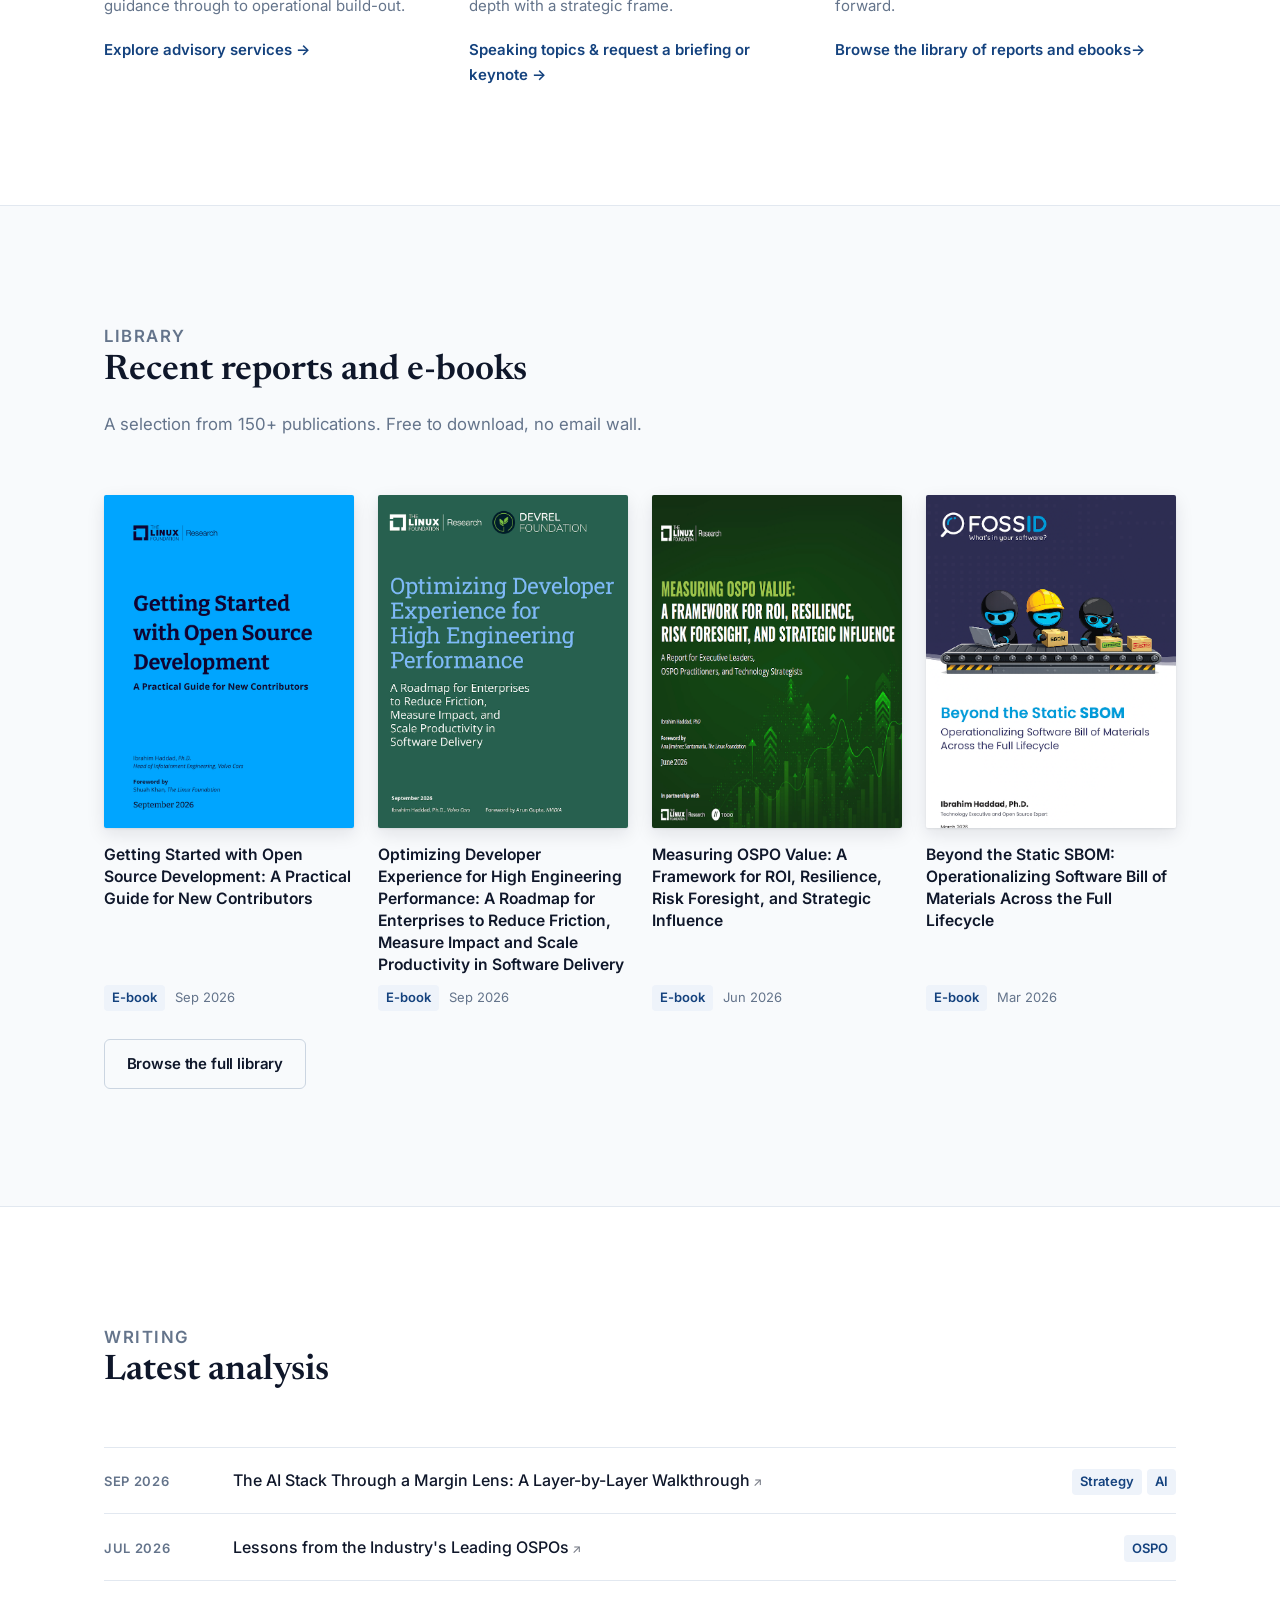
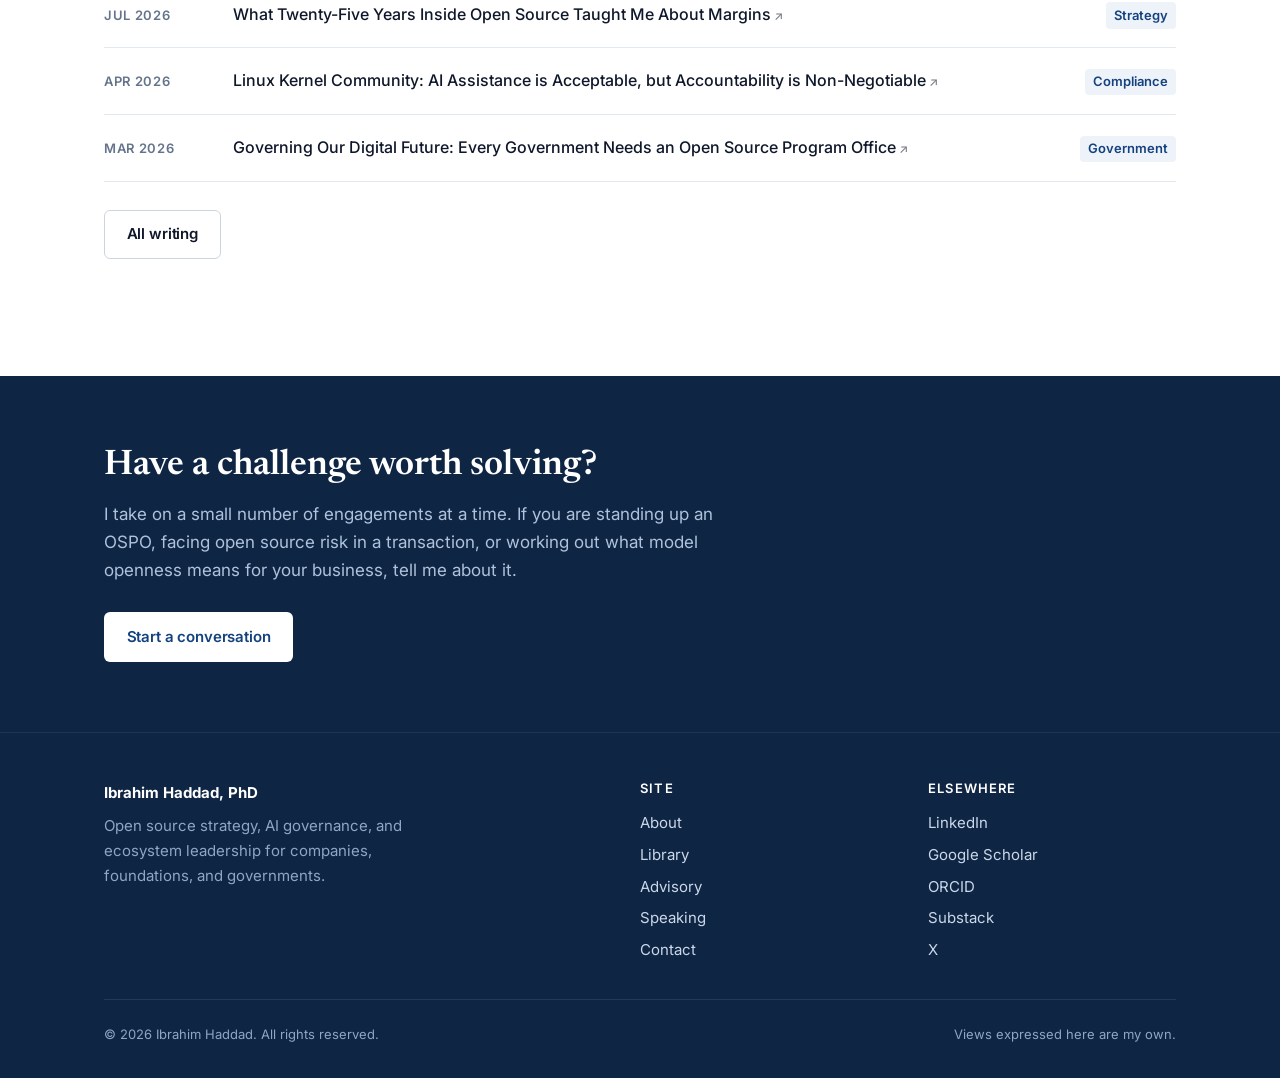
==== commit ed4a9660: "Link the ORCID iD from the footer, the library and the schema Three placements. sameAs on all six pa" ====
--- a/index.html
+++ b/index.html
@@ -75,6 +75,7 @@
         "sameAs": [
           "https://www.linkedin.com/in/ibrahimhaddad/",
           "https://scholar.google.com/citations?user=FD0eth0AAAAJ&hl=en",
+          "https://orcid.org/0009-0002-5528-9318",
           "https://substack.com/@ibrahimatlinux",
           "https://twitter.com/ibrahimatlinux"
         ]
@@ -366,6 +367,7 @@
         <ul>
           <li><a href="https://www.linkedin.com/in/ibrahimhaddad/" rel="me noopener" target="_blank">LinkedIn</a></li>
           <li><a href="https://scholar.google.com/citations?user=FD0eth0AAAAJ&amp;hl=en" rel="me noopener" target="_blank">Google Scholar</a></li>
+          <li><a href="https://orcid.org/0009-0002-5528-9318" rel="me noopener" target="_blank">ORCID</a></li>
           <li><a href="https://substack.com/@ibrahimatlinux" rel="me noopener" target="_blank">Substack</a></li>
           <li><a href="https://twitter.com/ibrahimatlinux" rel="me noopener" target="_blank">X</a></li>
         </ul>
--- a/assets/css/site.css
+++ b/assets/css/site.css
@@ -719,3 +719,13 @@
   position:absolute; width:1px; height:1px; padding:0; margin:-1px;
   overflow:hidden; clip:rect(0 0 0 0); white-space:nowrap; border:0;
 }
+
+/* ORCID iD, shown as the full URI because ORCID's display guidelines ask for
+   that rather than the bare digits. The URI is long, so it sits a size down
+   and breaks mid-string rather than overflowing a narrow screen. */
+.orcid{ font-size:var(--fs-small); margin:.9rem 0 0 }
+.orcid a{ overflow-wrap:anywhere }
+.orcid__icon{
+  display:inline-block; width:1em; height:1em;
+  vertical-align:-.12em; margin-inline-end:.4em;
+}
